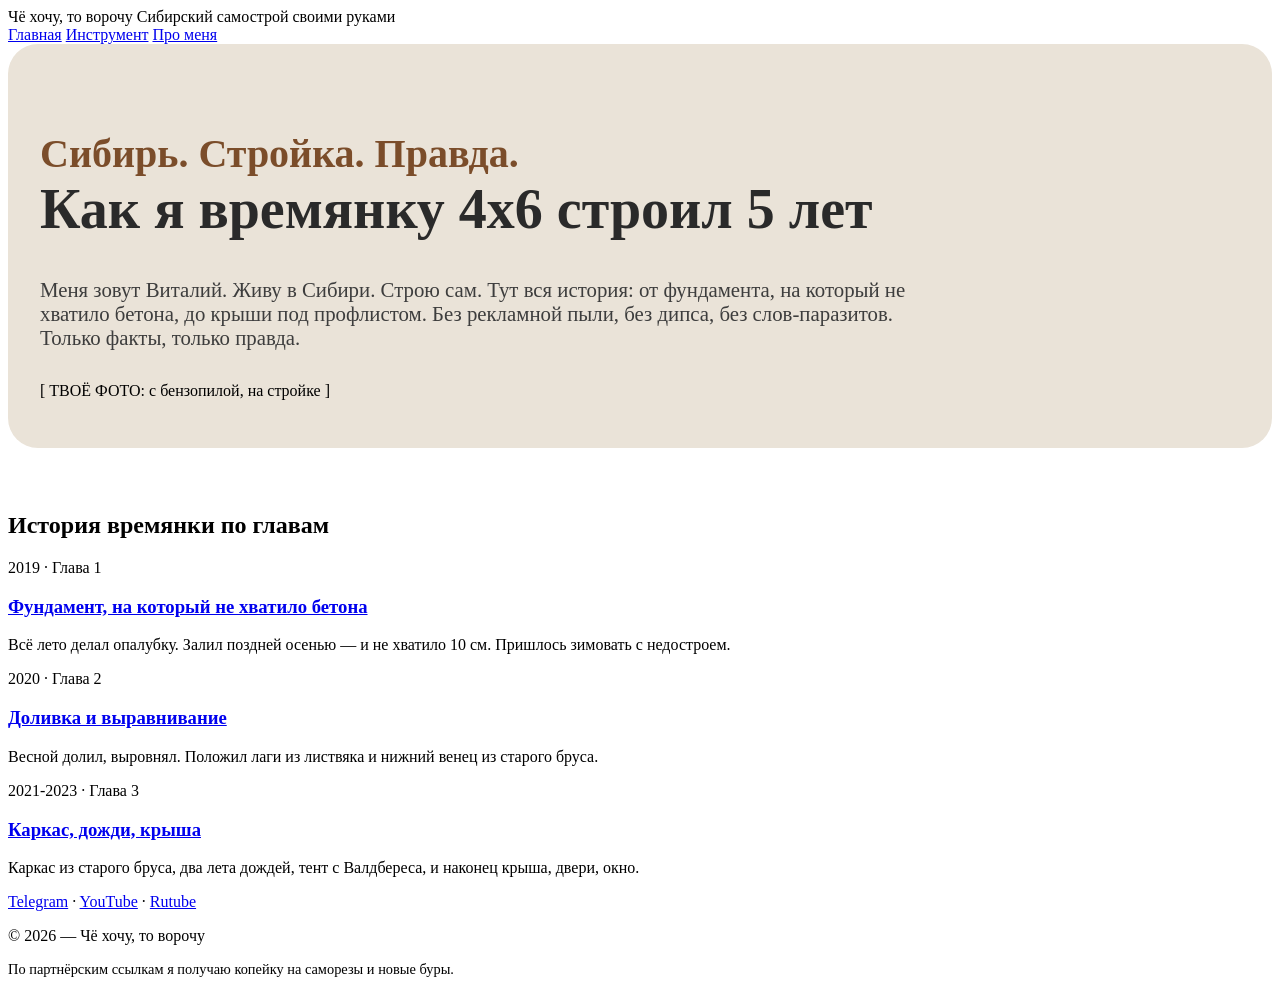
==== index.html @ 9657296f "Create index.html" ====
<!DOCTYPE html>
<html lang="ru">
<head>
    <meta charset="UTF-8">
    <meta name="viewport" content="width=device-width, initial-scale=1.0">
    <title>Чё хочу, то ворочу — Сибирский самострой</title>
    <link rel="stylesheet" href="style.css">
</head>
<body>
    <div class="container">
        <header>
            <div class="header-content">
                <div class="logo">
                    Чё хочу, то ворочу
                    <span>Сибирский самострой своими руками</span>
                </div>
                <nav>
                    <a href="index.html">Главная</a>
                    <a href="instrument.html">Инструмент</a>
                    <a href="about.html">Про меня</a>
                </nav>
            </div>
        </header>

        <!-- ГЕРОЙ -->
        <div style="background-color: #eae3d8; padding: 3rem 2rem; border-radius: 30px; margin-bottom: 4rem;">
            <h1 style="font-size: 3.5rem; color: #2a2a2a; border-bottom: none;">
                <span style="color: #7b4d2a; display: block; font-size: 2.5rem;">Сибирь. Стройка. Правда.</span>
                Как я времянку 4х6 строил 5 лет
            </h1>
            <p style="font-size: 1.3rem; color: #3d3d3d; max-width: 900px; margin-bottom: 2rem;">
                Меня зовут Виталий. Живу в Сибири. Строю сам. Тут вся история: от фундамента, на который не хватило бетона, до крыши под профлистом. Без рекламной пыли, без дипса, без слов-паразитов. Только факты, только правда.
            </p>
            <div class="photo-placeholder">
                [ ТВОЁ ФОТО: с бензопилой, на стройке ]
            </div>
        </div>

        <h2>История времянки по главам</h2>
        <div class="chapter-list">
            <div class="chapter-card">
                <div class="chapter-meta">2019 · Глава 1</div>
                <h3><a href="history-1.html">Фундамент, на который не хватило бетона</a></h3>
                <p>Всё лето делал опалубку. Залил поздней осенью — и не хватило 10 см. Пришлось зимовать с недостроем.</p>
            </div>
            <div class="chapter-card">
                <div class="chapter-meta">2020 · Глава 2</div>
                <h3><a href="history-1.html#dolivka">Доливка и выравнивание</a></h3>
                <p>Весной долил, выровнял. Положил лаги из листвяка и нижний венец из старого бруса.</p>
            </div>
            <div class="chapter-card">
                <div class="chapter-meta">2021-2023 · Глава 3</div>
                <h3><a href="history-2.html">Каркас, дожди, крыша</a></h3>
                <p>Каркас из старого бруса, два лета дождей, тент с Валдбереса, и наконец крыша, двери, окно.</p>
            </div>
        </div>

        <footer>
            <div class="social-links">
                <a href="#">Telegram</a> · 
                <a href="#">YouTube</a> · 
                <a href="#">Rutube</a>
            </div>
            <p>© 2026 — Чё хочу, то ворочу</p>
            <p style="font-size: 0.9rem;">По партнёрским ссылкам я получаю копейку на саморезы и новые буры.</p>
        </footer>
    </div>
</body>
</html>
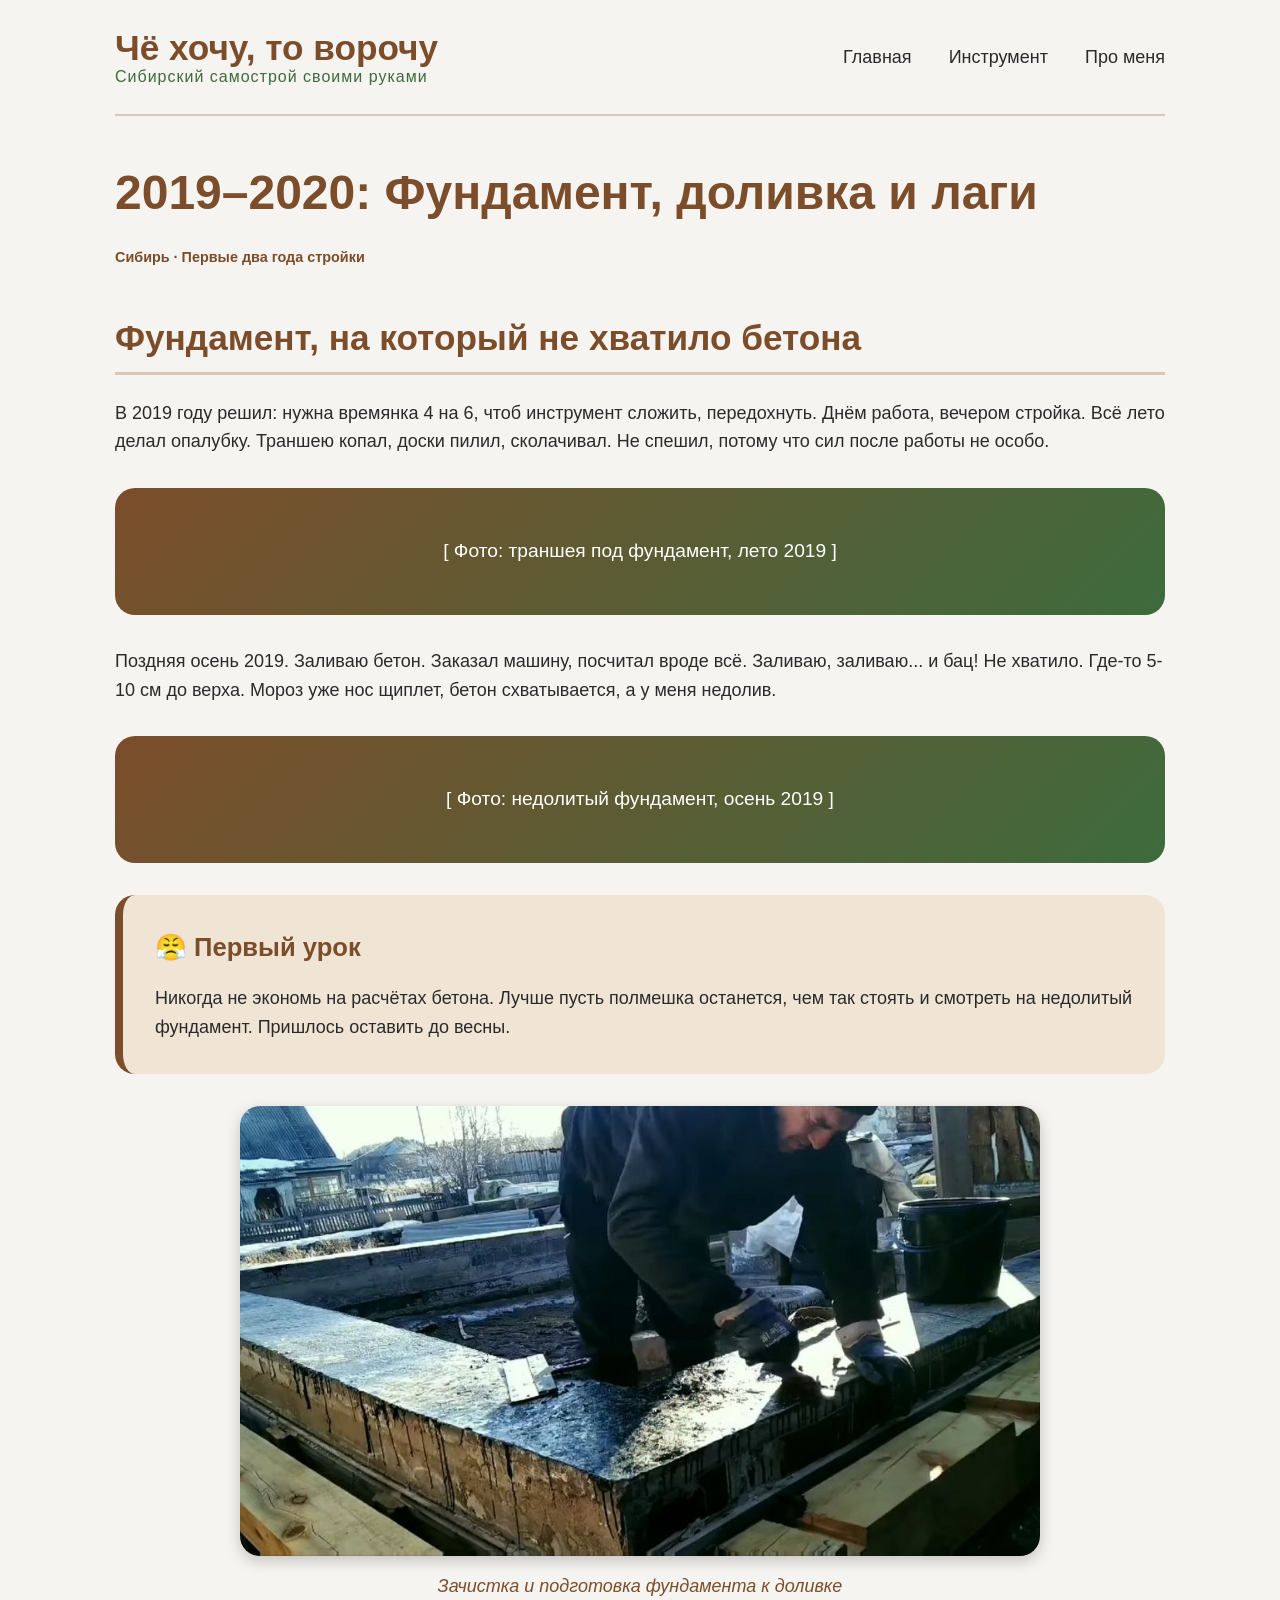
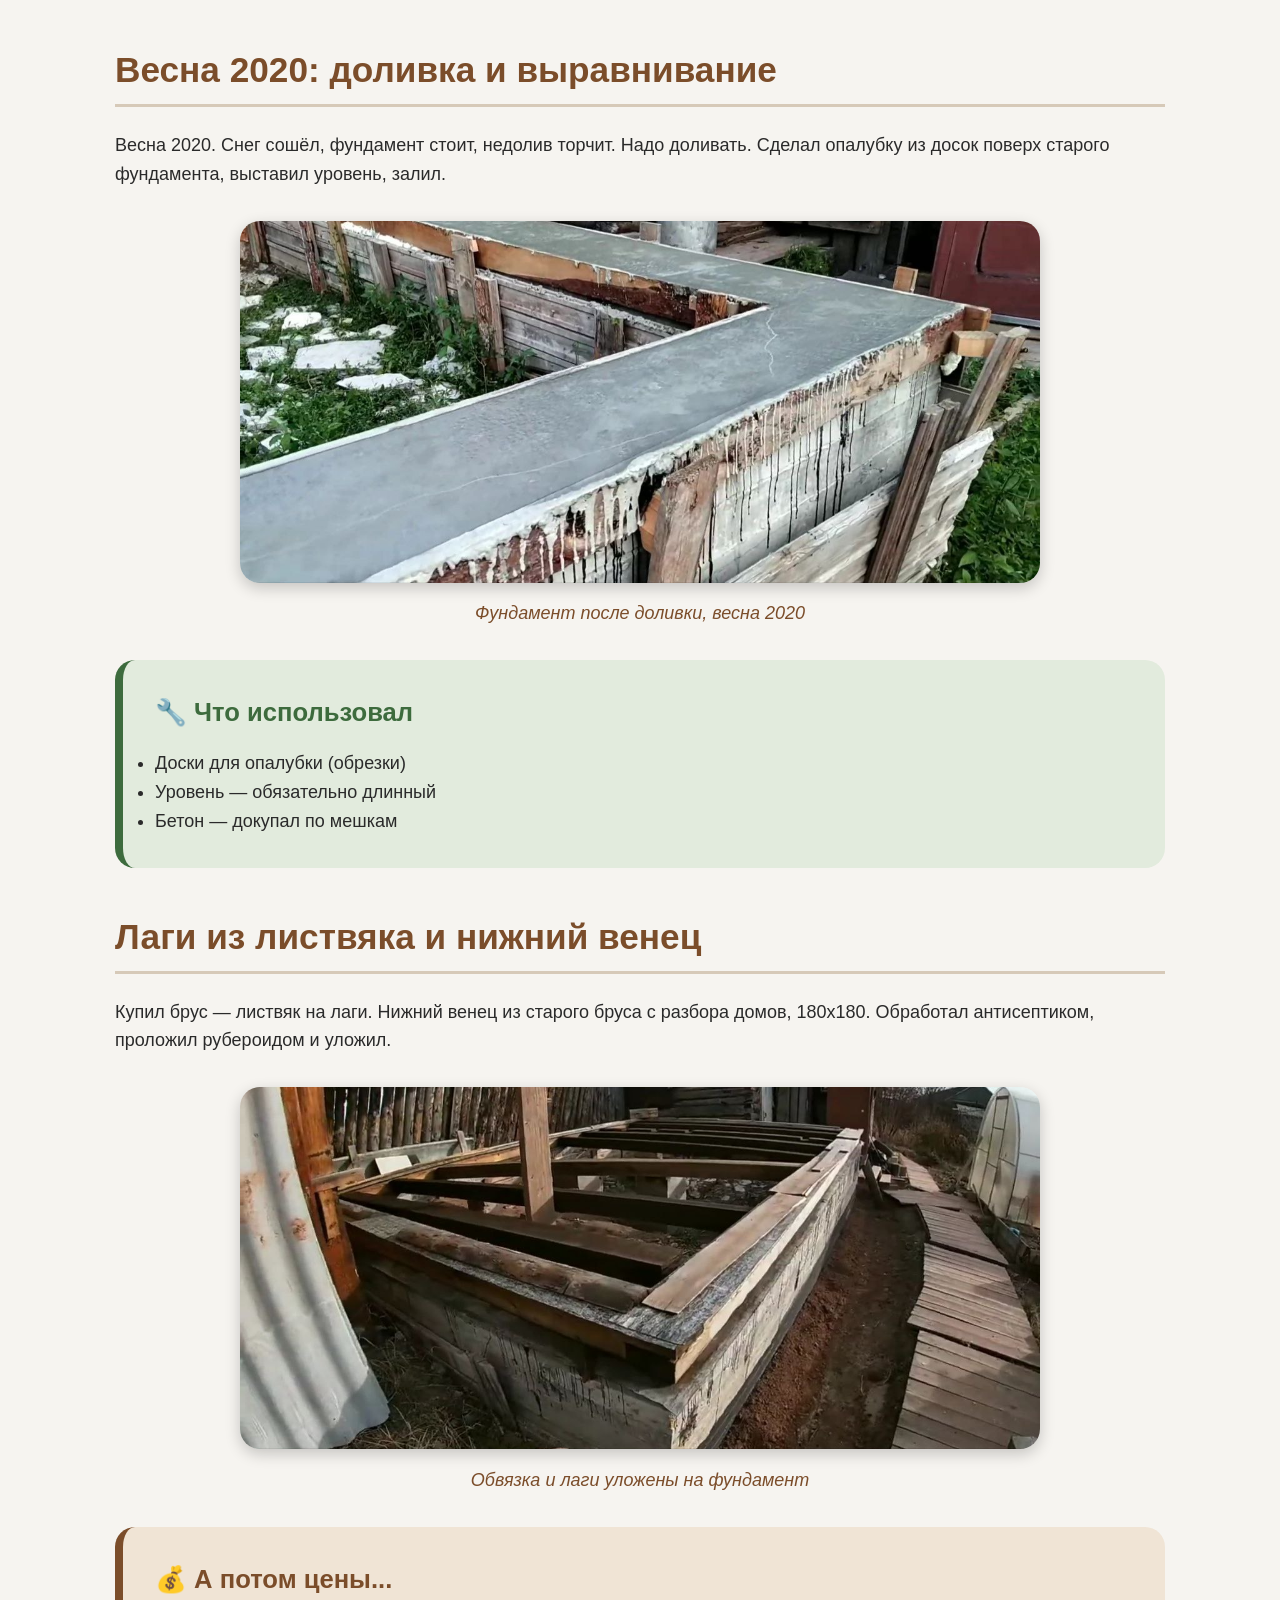
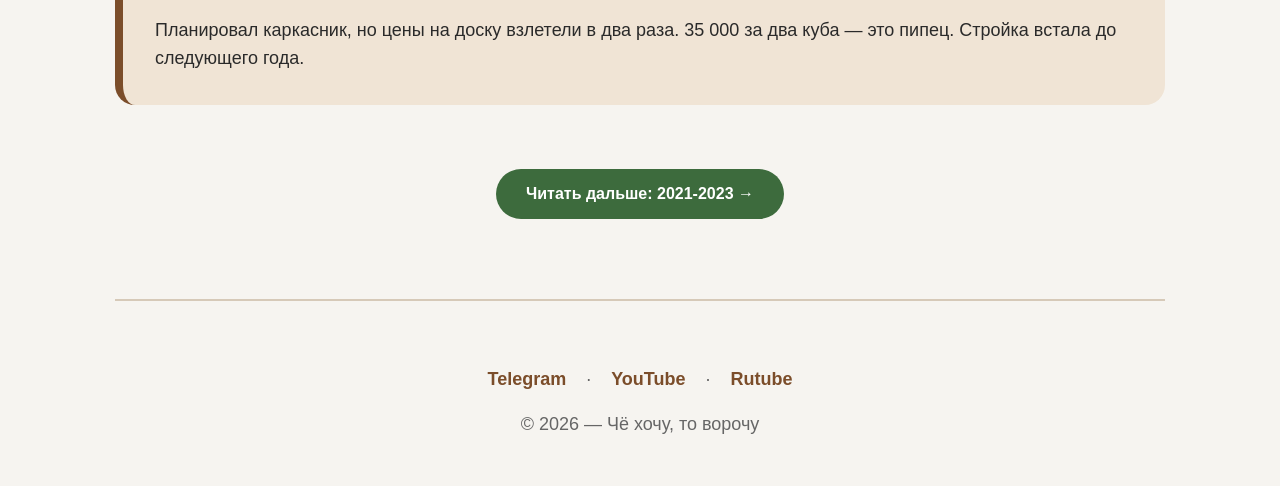
==== commit 51dc63fb: "Update index.html" ====
--- a/index.html
+++ b/index.html
@@ -1,69 +1,103 @@
 <!DOCTYPE html>
 <html lang="ru">
 <head>
-    <meta charset="UTF-8">
-    <meta name="viewport" content="width=device-width, initial-scale=1.0">
-    <title>Чё хочу, то ворочу — Сибирский самострой</title>
-    <link rel="stylesheet" href="style.css">
+<meta charset="UTF-8">
+<meta name="viewport" content="width=device-width, initial-scale=1.0">
+<title>Фундамент и доливка — Чё хочу, то ворочу</title>
+<link rel="stylesheet" href="style.css">
 </head>
 <body>
-    <div class="container">
-        <header>
-            <div class="header-content">
-                <div class="logo">
-                    Чё хочу, то ворочу
-                    <span>Сибирский самострой своими руками</span>
-                </div>
-                <nav>
-                    <a href="index.html">Главная</a>
-                    <a href="instrument.html">Инструмент</a>
-                    <a href="about.html">Про меня</a>
-                </nav>
-            </div>
-        </header>
+<div class="container">
+<header>
+<div class="header-content">
+<div class="logo">
+Чё хочу, то ворочу
+<span>Сибирский самострой своими руками</span>
+</div>
+<nav>
+<a href="index.html">Главная</a>
+<a href="instrument.html">Инструмент</a>
+<a href="about.html">Про меня</a>
+</nav>
+</div>
+</header>
 
-        <!-- ГЕРОЙ -->
-        <div style="background-color: #eae3d8; padding: 3rem 2rem; border-radius: 30px; margin-bottom: 4rem;">
-            <h1 style="font-size: 3.5rem; color: #2a2a2a; border-bottom: none;">
-                <span style="color: #7b4d2a; display: block; font-size: 2.5rem;">Сибирь. Стройка. Правда.</span>
-                Как я времянку 4х6 строил 5 лет
-            </h1>
-            <p style="font-size: 1.3rem; color: #3d3d3d; max-width: 900px; margin-bottom: 2rem;">
-                Меня зовут Виталий. Живу в Сибири. Строю сам. Тут вся история: от фундамента, на который не хватило бетона, до крыши под профлистом. Без рекламной пыли, без дипса, без слов-паразитов. Только факты, только правда.
-            </p>
-            <div class="photo-placeholder">
-                [ ТВОЁ ФОТО: с бензопилой, на стройке ]
-            </div>
-        </div>
+<h1>2019–2020: Фундамент, доливка и лаги</h1>
+<div class="chapter-meta" style="margin-bottom: 2rem;">Сибирь · Первые два года стройки</div>
 
-        <h2>История времянки по главам</h2>
-        <div class="chapter-list">
-            <div class="chapter-card">
-                <div class="chapter-meta">2019 · Глава 1</div>
-                <h3><a href="history-1.html">Фундамент, на который не хватило бетона</a></h3>
-                <p>Всё лето делал опалубку. Залил поздней осенью — и не хватило 10 см. Пришлось зимовать с недостроем.</p>
-            </div>
-            <div class="chapter-card">
-                <div class="chapter-meta">2020 · Глава 2</div>
-                <h3><a href="history-1.html#dolivka">Доливка и выравнивание</a></h3>
-                <p>Весной долил, выровнял. Положил лаги из листвяка и нижний венец из старого бруса.</p>
-            </div>
-            <div class="chapter-card">
-                <div class="chapter-meta">2021-2023 · Глава 3</div>
-                <h3><a href="history-2.html">Каркас, дожди, крыша</a></h3>
-                <p>Каркас из старого бруса, два лета дождей, тент с Валдбереса, и наконец крыша, двери, окно.</p>
-            </div>
-        </div>
+<!-- Глава 1.1: Фундамент -->
+<h2>Фундамент, на который не хватило бетона</h2>
+<p>В 2019 году решил: нужна времянка 4 на 6, чтоб инструмент сложить, передохнуть. Днём работа, вечером стройка. Всё лето делал опалубку. Траншею копал, доски пилил, сколачивал. Не спешил, потому что сил после работы не особо.</p>
 
-        <footer>
-            <div class="social-links">
-                <a href="#">Telegram</a> · 
-                <a href="#">YouTube</a> · 
-                <a href="#">Rutube</a>
-            </div>
-            <p>© 2026 — Чё хочу, то ворочу</p>
-            <p style="font-size: 0.9rem;">По партнёрским ссылкам я получаю копейку на саморезы и новые буры.</p>
-        </footer>
-    </div>
+<div class="photo-placeholder">
+[ Фото: траншея под фундамент, лето 2019 ]
+</div>
+
+<p>Поздняя осень 2019. Заливаю бетон. Заказал машину, посчитал вроде всё. Заливаю, заливаю... и бац! Не хватило. Где-то 5-10 см до верха. Мороз уже нос щиплет, бетон схватывается, а у меня недолив.</p>
+
+<div class="photo-placeholder">
+[ Фото: недолитый фундамент, осень 2019 ]
+</div>
+
+<div class="brown-block">
+<h3 style="color: #7b4d2a;">😤 Первый урок</h3>
+<p>Никогда не экономь на расчётах бетона. Лучше пусть полмешка останется, чем так стоять и смотреть на недолитый фундамент. Пришлось оставить до весны.</p>
+</div>
+
+<div style="margin: 2rem 0; text-align: center;">
+<img src="2026-03-16_23-17-50.png"
+alt="Зачистка и подготовка фундамента к доливке"
+style="width: 100%; max-width: 800px; border-radius: 20px; box-shadow: 0 5px 15px rgba(0,0,0,0.2);">
+<p style="color: #7b4d2a; font-style: italic; margin-top: 0.5rem;">Зачистка и подготовка фундамента к доливке</p>
+</div>
+
+<!-- Глава 1.2: Доливка -->
+<h2 id="dolivka">Весна 2020: доливка и выравнивание</h2>
+<p>Весна 2020. Снег сошёл, фундамент стоит, недолив торчит. Надо доливать. Сделал опалубку из досок поверх старого фундамента, выставил уровень, залил.</p>
+
+<div style="margin: 2rem 0; text-align: center;">
+<img src="photo_2026-03-17_00-11-38.jpg"
+alt="Фундамент после доливки"
+style="width: 100%; max-width: 800px; border-radius: 20px; box-shadow: 0 5px 15px rgba(0,0,0,0.2);">
+<p style="color: #7b4d2a; font-style: italic; margin-top: 0.5rem;">Фундамент после доливки, весна 2020</p>
+</div>
+
+<div class="green-block">
+<h3 style="color: #3d6b3d;">🔧 Что использовал</h3>
+<ul>
+<li>Доски для опалубки (обрезки)</li>
+<li>Уровень — обязательно длинный</li>
+<li>Бетон — докупал по мешкам</li>
+</ul>
+</div>
+
+<!-- Глава 1.3: Лаги -->
+<h2>Лаги из листвяка и нижний венец</h2>
+<p>Купил брус — листвяк на лаги. Нижний венец из старого бруса с разбора домов, 180х180. Обработал антисептиком, проложил рубероидом и уложил.</p>
+
+<div style="margin: 2rem 0; text-align: center;">
+<img src="photo_2026-03-17_00-11-41.jpg"
+alt="Обвязка и лаги на фундаменте"
+style="width: 100%; max-width: 800px; border-radius: 20px; box-shadow: 0 5px 15px rgba(0,0,0,0.2);">
+<p style="color: #7b4d2a; font-style: italic; margin-top: 0.5rem;">Обвязка и лаги уложены на фундамент</p>
+</div>
+
+<div class="brown-block">
+<h3 style="color: #7b4d2a;">💰 А потом цены...</h3>
+<p>Планировал каркасник, но цены на доску взлетели в два раза. 35 000 за два куба — это пипец. Стройка встала до следующего года.</p>
+</div>
+
+<div style="text-align: center; margin: 4rem 0;">
+<a href="history-2.html" class="btn">Читать дальше: 2021-2023 →</a>
+</div>
+
+<footer>
+<div class="social-links">
+<a href="#">Telegram</a> ·
+<a href="#">YouTube</a> ·
+<a href="#">Rutube</a>
+</div>
+<p>© 2026 — Чё хочу, то ворочу</p>
+</footer>
+</div>
 </body>
-</html>
--- a/style.css
+++ b/style.css
@@ -0,0 +1,227 @@
+/* ========== ОБЩИЕ СТИЛИ ========== */
+* {
+    margin: 0;
+    padding: 0;
+    box-sizing: border-box;
+}
+
+body {
+    font-family: 'Segoe UI', Roboto, 'Helvetica Neue', Arial, sans-serif;
+    background-color: #f6f4f0;
+    color: #2a2a2a;
+    line-height: 1.6;
+    font-size: 18px;
+}
+
+.container {
+    max-width: 1100px;
+    margin: 0 auto;
+    padding: 0 25px;
+}
+
+/* ========== ЦВЕТА ========== */
+h1, h2 {
+    color: #7b4d2a;
+    font-weight: 700;
+    line-height: 1.2;
+    margin-bottom: 1.5rem;
+}
+
+h1 { font-size: 3rem; }
+h2 { font-size: 2.2rem; border-bottom: 3px solid #d6c9b8; padding-bottom: 0.8rem; margin-top: 3rem; }
+h3 { 
+    font-size: 1.6rem; 
+    color: #3d6b3d; 
+    margin-bottom: 1rem;
+}
+
+a {
+    color: #3d6b3d;
+    text-decoration: none;
+    font-weight: 600;
+}
+
+a:hover {
+    text-decoration: underline;
+}
+
+.btn {
+    display: inline-block;
+    background-color: #3d6b3d;
+    color: white !important;
+    padding: 12px 30px;
+    border-radius: 40px;
+    font-weight: 600;
+    font-size: 1rem;
+    border: none;
+    cursor: pointer;
+    transition: background 0.2s;
+}
+
+.btn:hover {
+    background-color: #2b4a2b;
+    text-decoration: none;
+}
+
+/* ========== ШАПКА ========== */
+header {
+    border-bottom: 2px solid #d6c9b8;
+    padding: 1.8rem 0;
+    margin-bottom: 3rem;
+}
+
+.header-content {
+    display: flex;
+    justify-content: space-between;
+    align-items: center;
+    flex-wrap: wrap;
+}
+
+.logo {
+    font-size: 2.2rem;
+    font-weight: 800;
+    color: #7b4d2a;
+    line-height: 1.1;
+}
+
+.logo span {
+    color: #3d6b3d;
+    font-size: 1rem;
+    font-weight: 400;
+    display: block;
+    letter-spacing: 1px;
+}
+
+nav a {
+    margin-left: 2rem;
+    color: #2a2a2a;
+    font-weight: 500;
+}
+
+nav a:hover {
+    color: #3d6b3d;
+}
+
+/* ========== КАРТОЧКИ ========== */
+.chapter-list {
+    display: flex;
+    flex-direction: column;
+    gap: 1.5rem;
+    margin: 3rem 0;
+}
+
+.chapter-card {
+    background: white;
+    border: 1px solid #d6c9b8;
+    border-radius: 20px;
+    padding: 1.5rem 2rem;
+    transition: 0.2s;
+}
+
+.chapter-card:hover {
+    box-shadow: 0 5px 15px rgba(0,0,0,0.1);
+}
+
+.chapter-meta {
+    color: #7b4d2a;
+    font-weight: 600;
+    font-size: 0.9rem;
+    margin-bottom: 0.5rem;
+}
+
+.chapter-card h3 {
+    margin-bottom: 0.5rem;
+}
+
+.chapter-card h3 a {
+    color: #2a2a2a;
+}
+
+.chapter-card h3 a:hover {
+    color: #3d6b3d;
+}
+
+.chapter-card p {
+    color: #555;
+}
+
+/* ========== ФОТО И МЕДИА ========== */
+.photo-placeholder {
+    background: linear-gradient(135deg, #7b4d2a 0%, #3d6b3d 100%);
+    border-radius: 20px;
+    padding: 3rem;
+    margin: 2rem 0;
+    text-align: center;
+    color: white;
+    font-size: 1.2rem;
+}
+
+.photo-caption {
+    font-size: 0.9rem;
+    color: #f0e4d5;
+    margin-top: 0.5rem;
+    font-style: italic;
+}
+
+.photo-grid {
+    display: grid;
+    grid-template-columns: repeat(auto-fit, minmax(300px, 1fr));
+    gap: 1.5rem;
+    margin: 2rem 0;
+}
+
+/* ========== БЛОКИ ========== */
+.green-block {
+    background-color: #e2ebdd;
+    padding: 2rem;
+    border-radius: 20px;
+    margin: 2rem 0;
+    border-left: 8px solid #3d6b3d;
+}
+
+.brown-block {
+    background-color: #f0e4d5;
+    padding: 2rem;
+    border-radius: 20px;
+    margin: 2rem 0;
+    border-left: 8px solid #7b4d2a;
+}
+
+.quote {
+    font-size: 1.5rem;
+    font-style: italic;
+    color: #3d6b3d;
+    text-align: center;
+    padding: 2rem;
+    border-top: 2px dashed #d6c9b8;
+    border-bottom: 2px dashed #d6c9b8;
+    margin: 3rem 0;
+}
+
+/* ========== ПОДВАЛ ========== */
+footer {
+    margin-top: 5rem;
+    padding: 3rem 0;
+    border-top: 2px solid #d6c9b8;
+    text-align: center;
+    color: #666;
+}
+
+.social-links {
+    margin: 1rem 0;
+}
+
+.social-links a {
+    margin: 0 15px;
+    color: #7b4d2a;
+}
+
+/* ========== АДАПТАЦИЯ ========== */
+@media (max-width: 700px) {
+    body { font-size: 16px; }
+    h1 { font-size: 2.2rem; }
+    h2 { font-size: 1.8rem; }
+    .header-content { flex-direction: column; gap: 1rem; text-align: center; }
+    nav a { margin: 0 1rem; }
+    .logo span { font-size: 0.9rem; }
+}
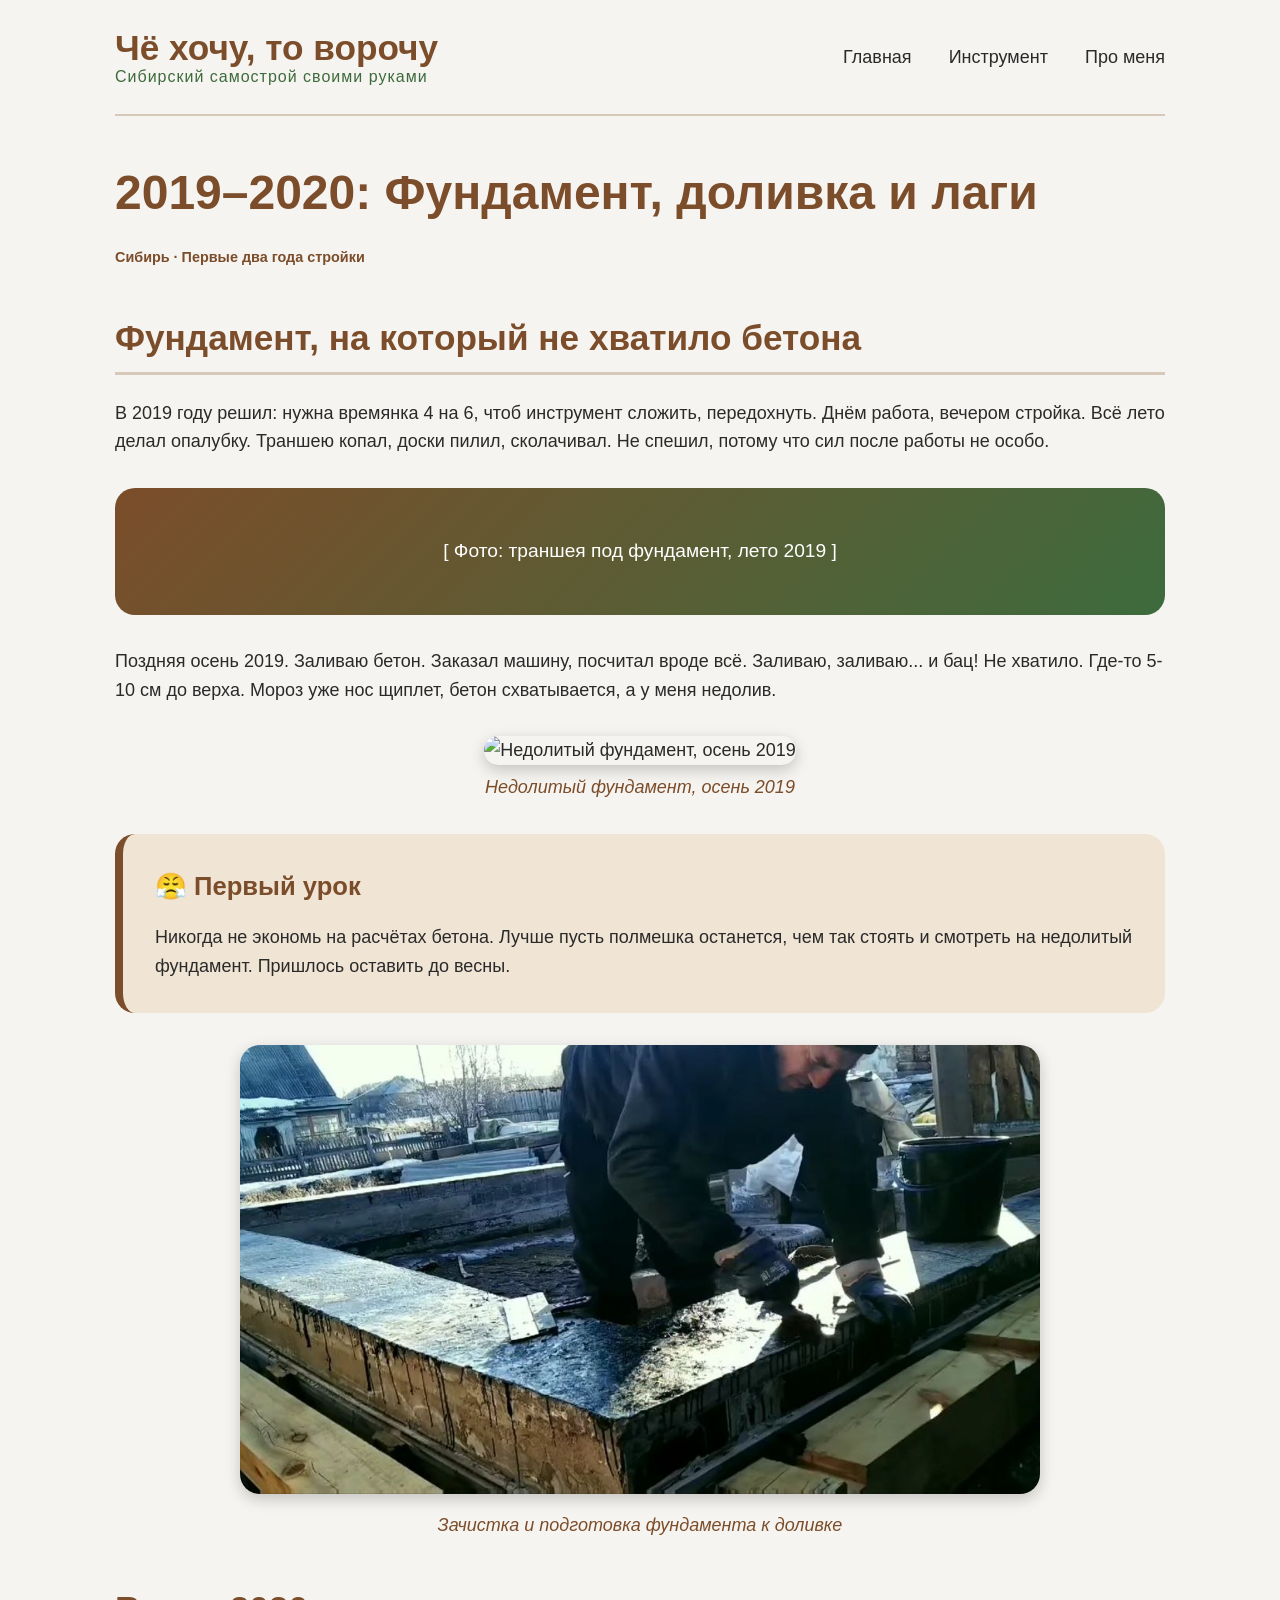
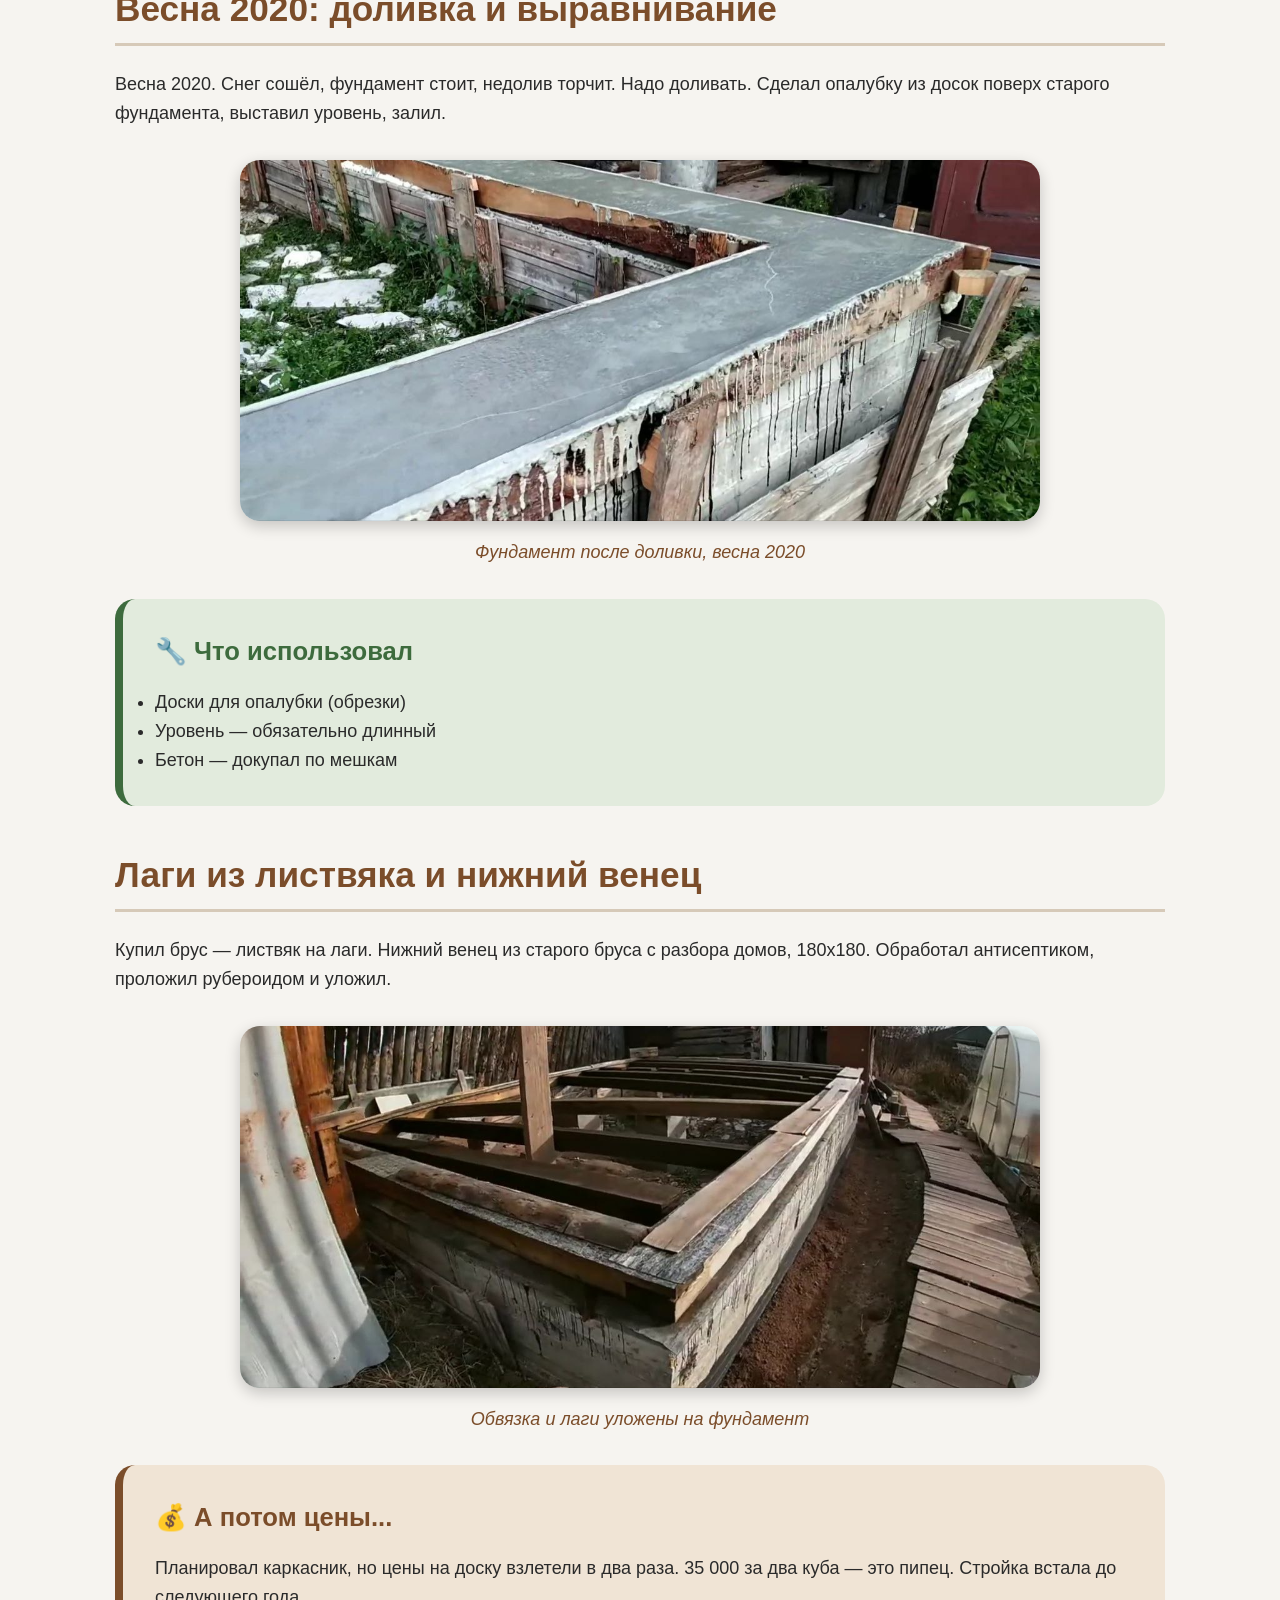
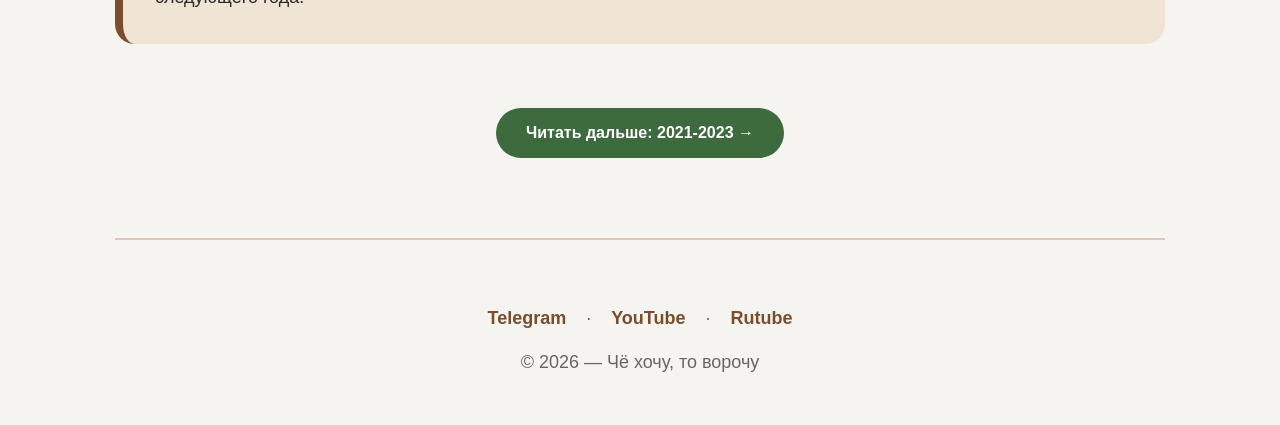
==== commit d9eaf3e6: "Update index.html" ====
--- a/index.html
+++ b/index.html
@@ -35,8 +35,11 @@
 
 <p>Поздняя осень 2019. Заливаю бетон. Заказал машину, посчитал вроде всё. Заливаю, заливаю... и бац! Не хватило. Где-то 5-10 см до верха. Мороз уже нос щиплет, бетон схватывается, а у меня недолив.</p>
 
-<div class="photo-placeholder">
-[ Фото: недолитый фундамент, осень 2019 ]
+<div style="margin: 2rem 0; text-align: center;">
+    <img src="ИМЯ_ФАЙЛА.jpg" 
+         alt="Недолитый фундамент, осень 2019" 
+         style="width: 100%; max-width: 800px; border-radius: 20px; box-shadow: 0 5px 15px rgba(0,0,0,0.2);">
+    <p style="color: #7b4d2a; font-style: italic; margin-top: 0.5rem;">Недолитый фундамент, осень 2019</p>
 </div>
 
 <div class="brown-block">
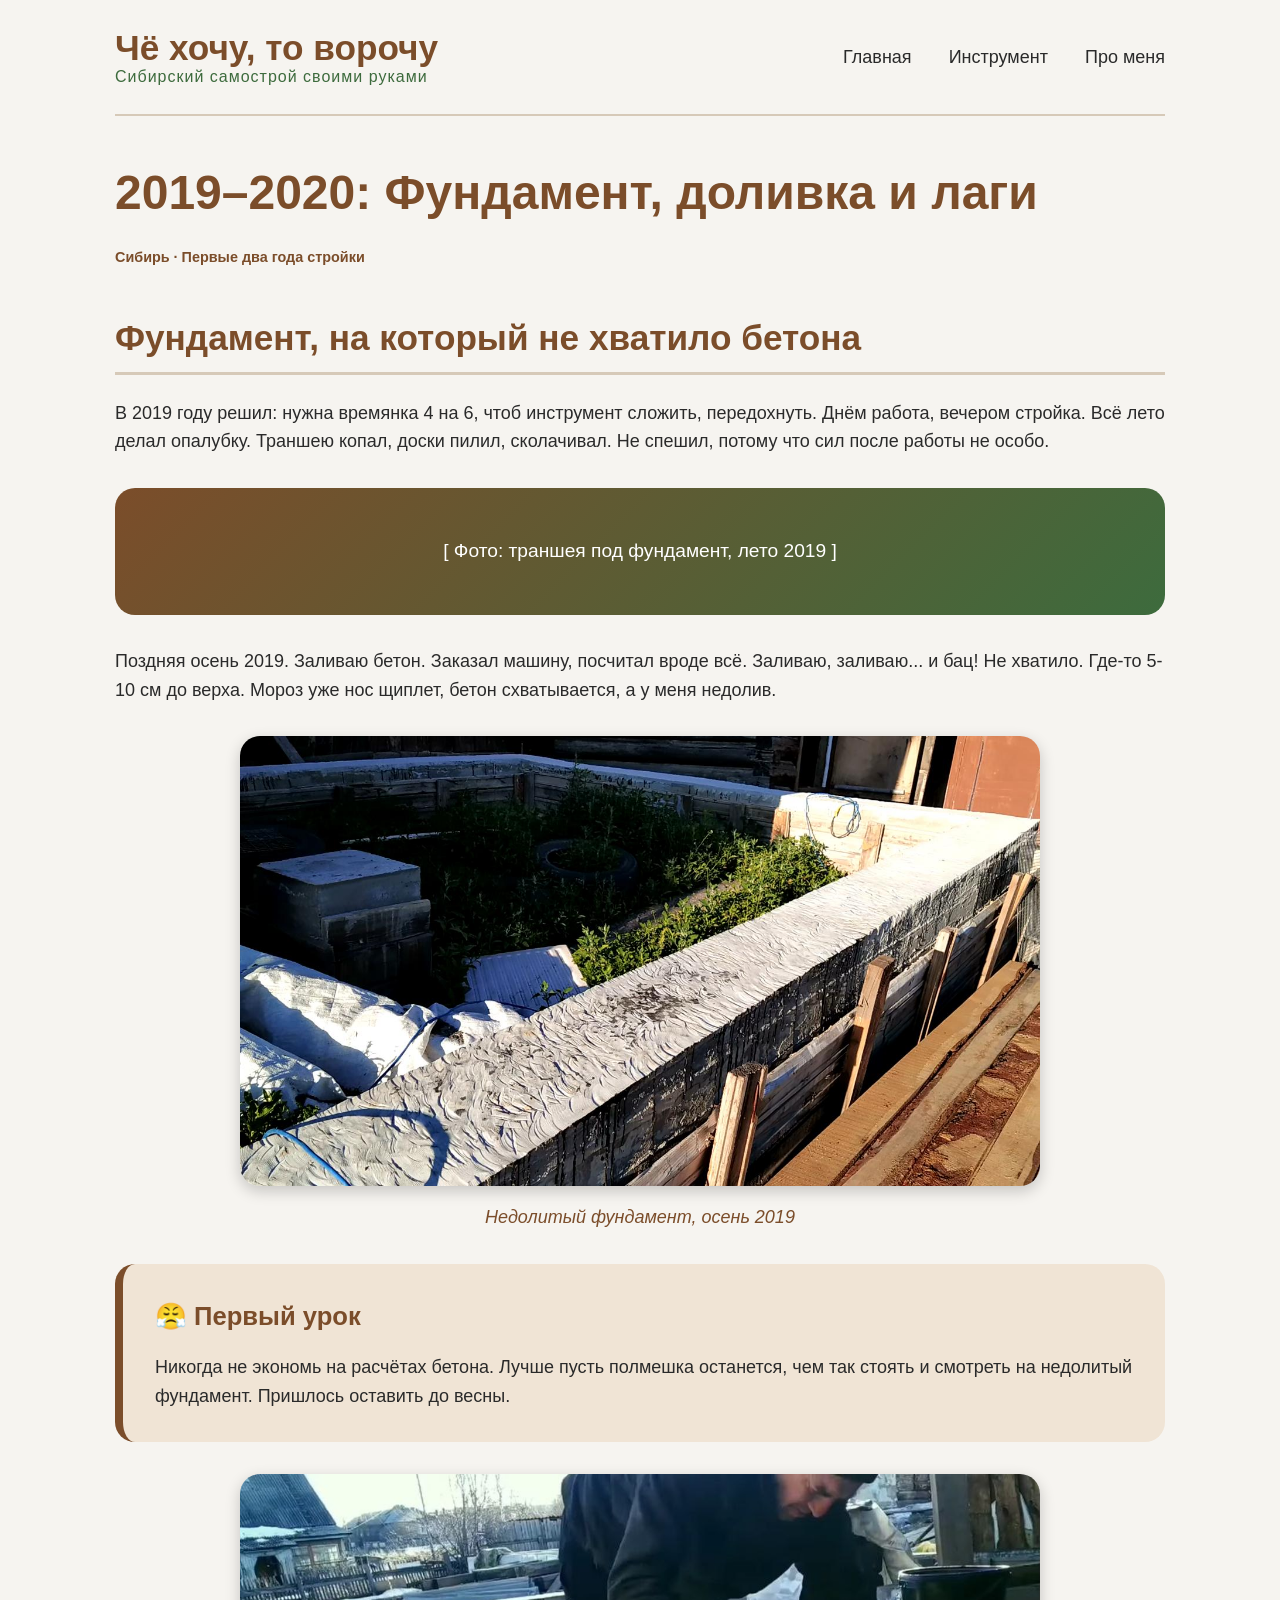
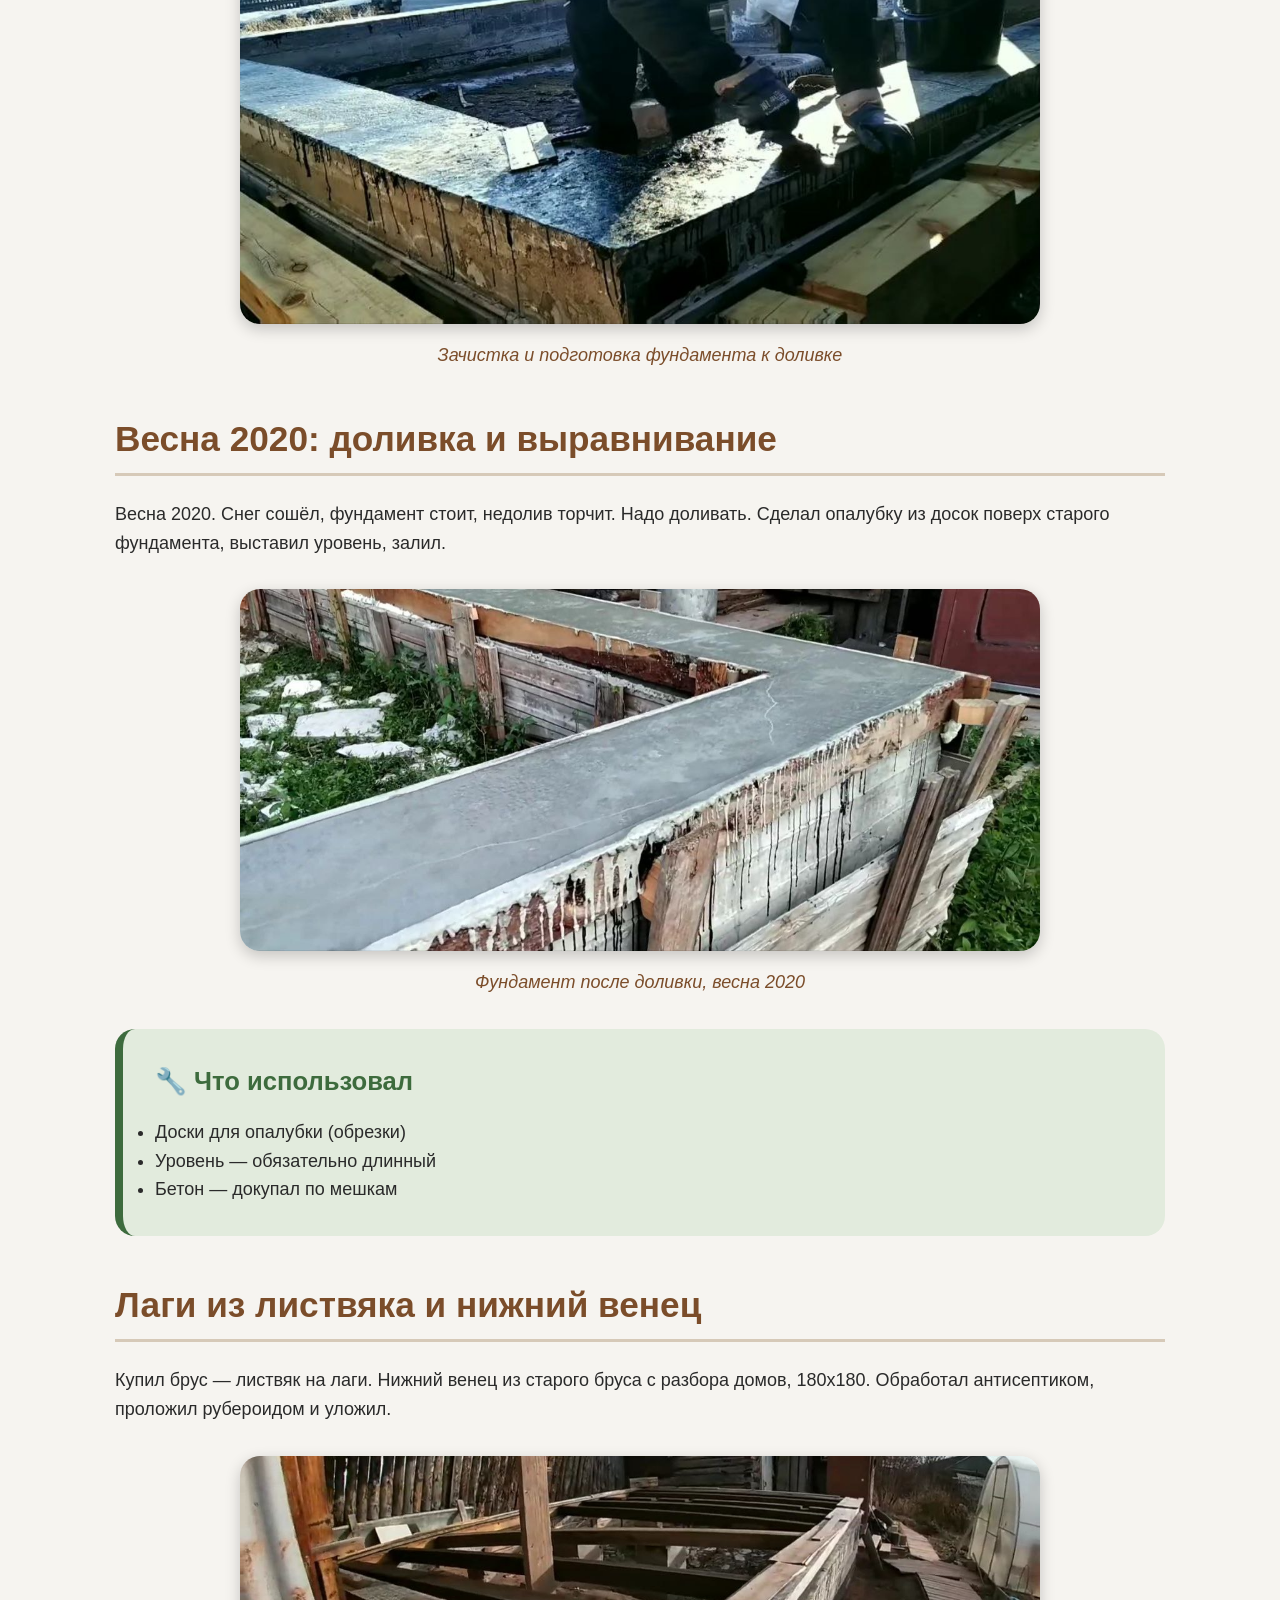
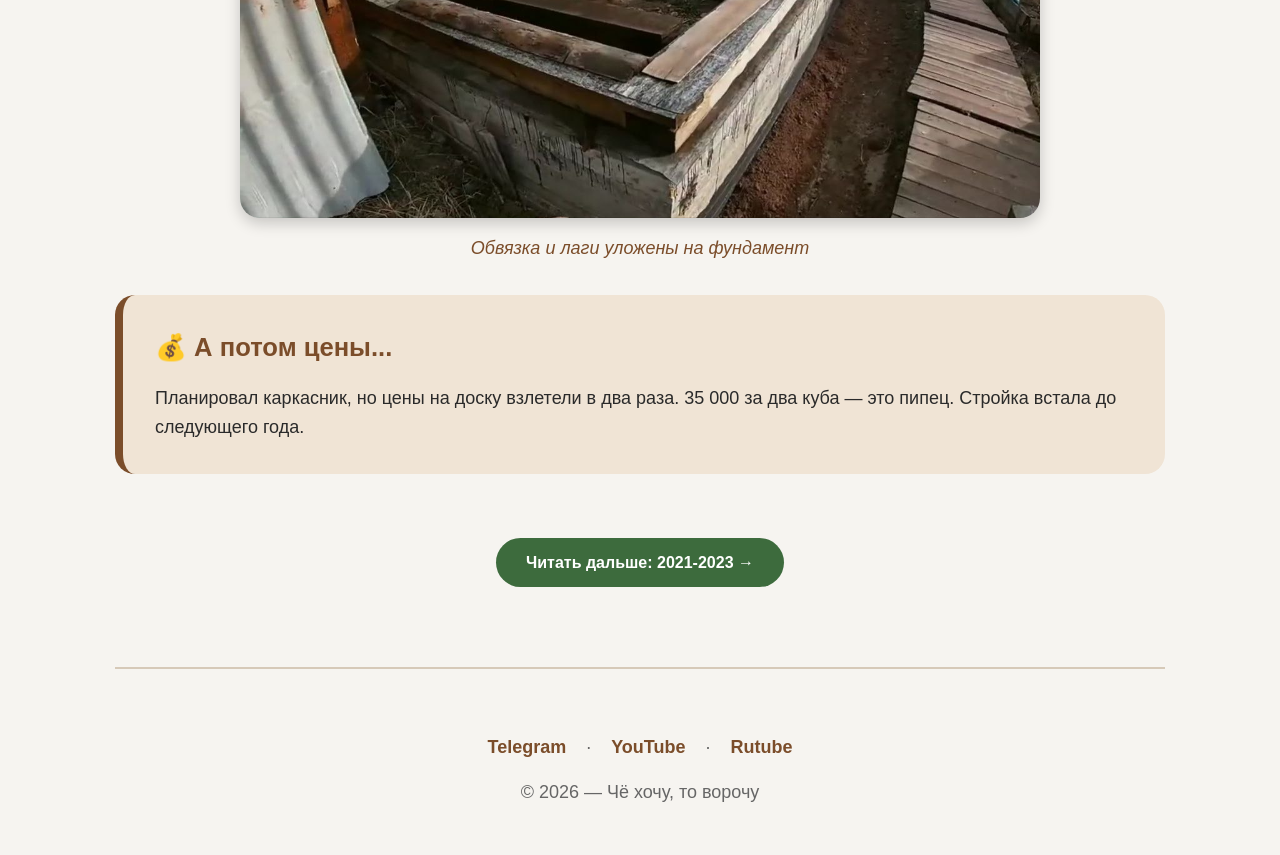
==== commit 9f111d72: "Update index.html" ====
--- a/index.html
+++ b/index.html
@@ -36,7 +36,7 @@
 <p>Поздняя осень 2019. Заливаю бетон. Заказал машину, посчитал вроде всё. Заливаю, заливаю... и бац! Не хватило. Где-то 5-10 см до верха. Мороз уже нос щиплет, бетон схватывается, а у меня недолив.</p>
 
 <div style="margin: 2rem 0; text-align: center;">
-    <img src="ИМЯ_ФАЙЛА.jpg" 
+    <img src=".jpg" 
          alt="Недолитый фундамент, осень 2019" 
          style="width: 100%; max-width: 800px; border-radius: 20px; box-shadow: 0 5px 15px rgba(0,0,0,0.2);">
     <p style="color: #7b4d2a; font-style: italic; margin-top: 0.5rem;">Недолитый фундамент, осень 2019</p>
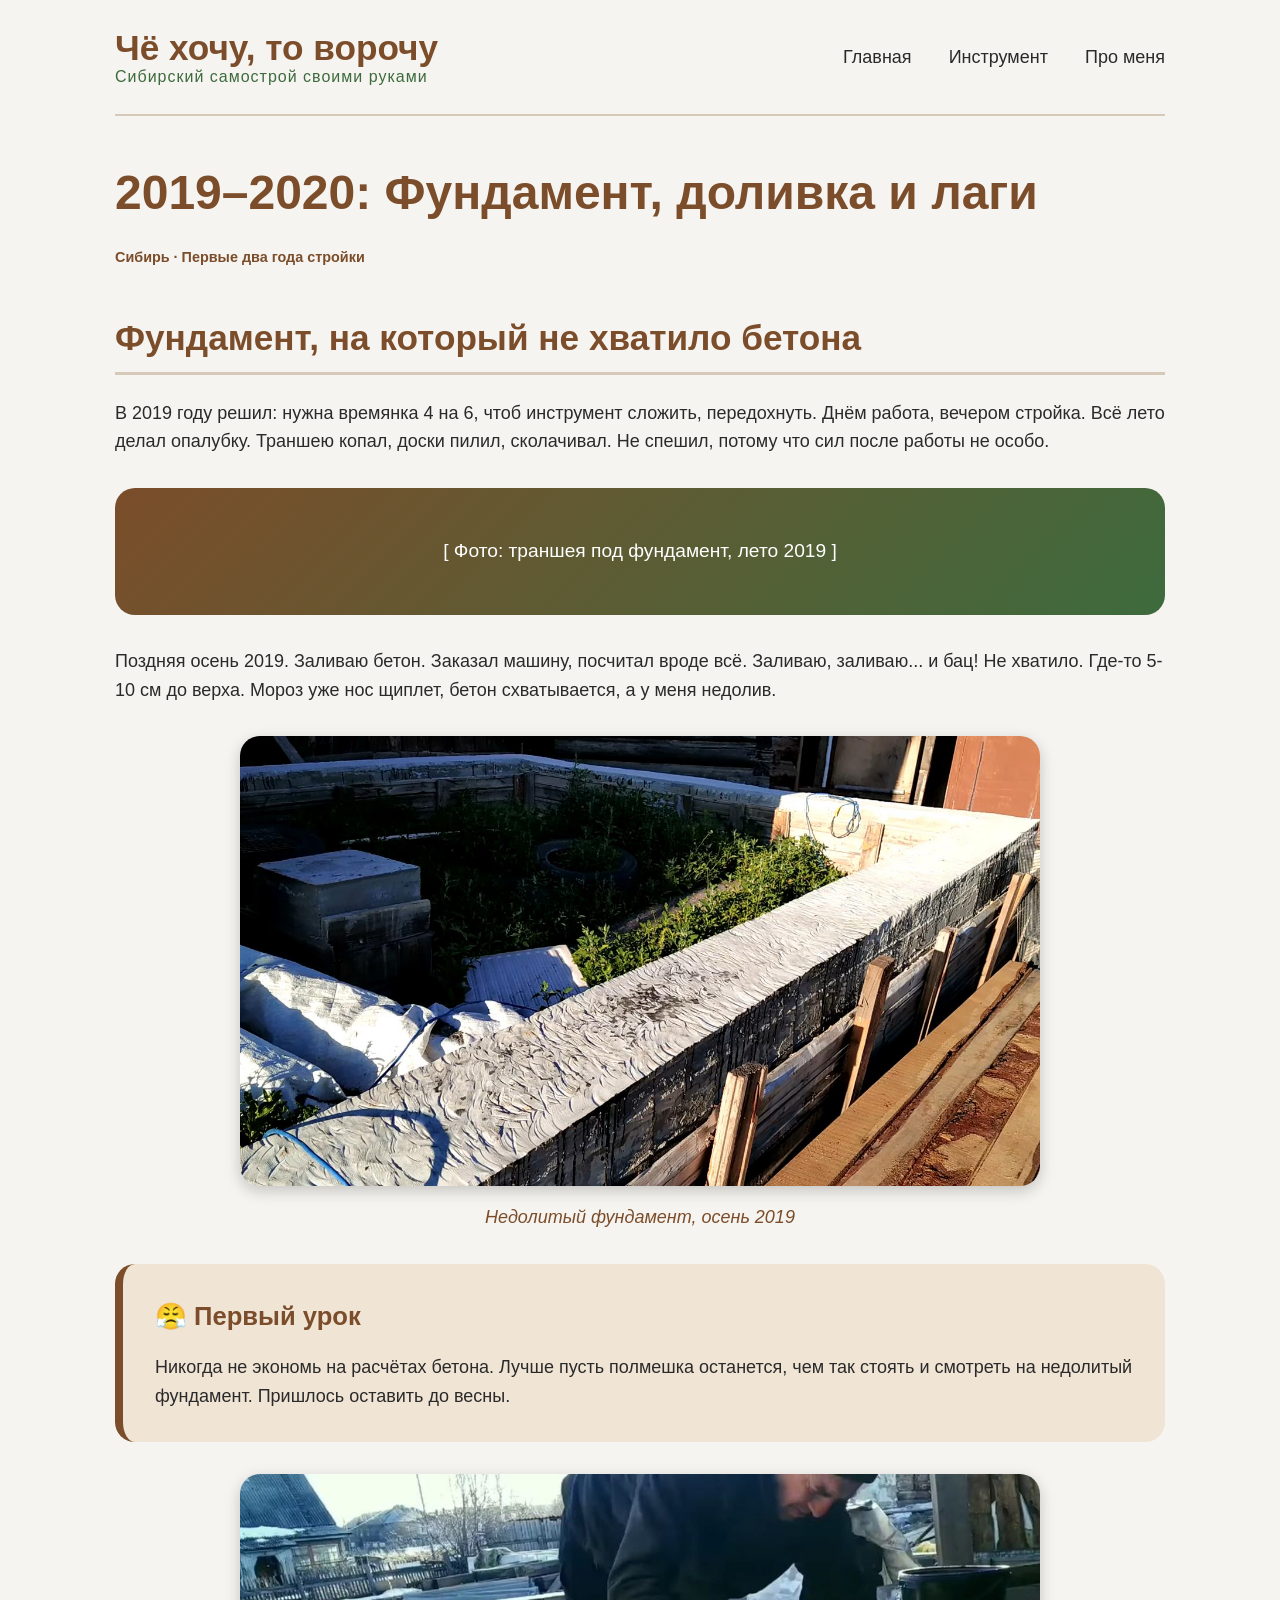
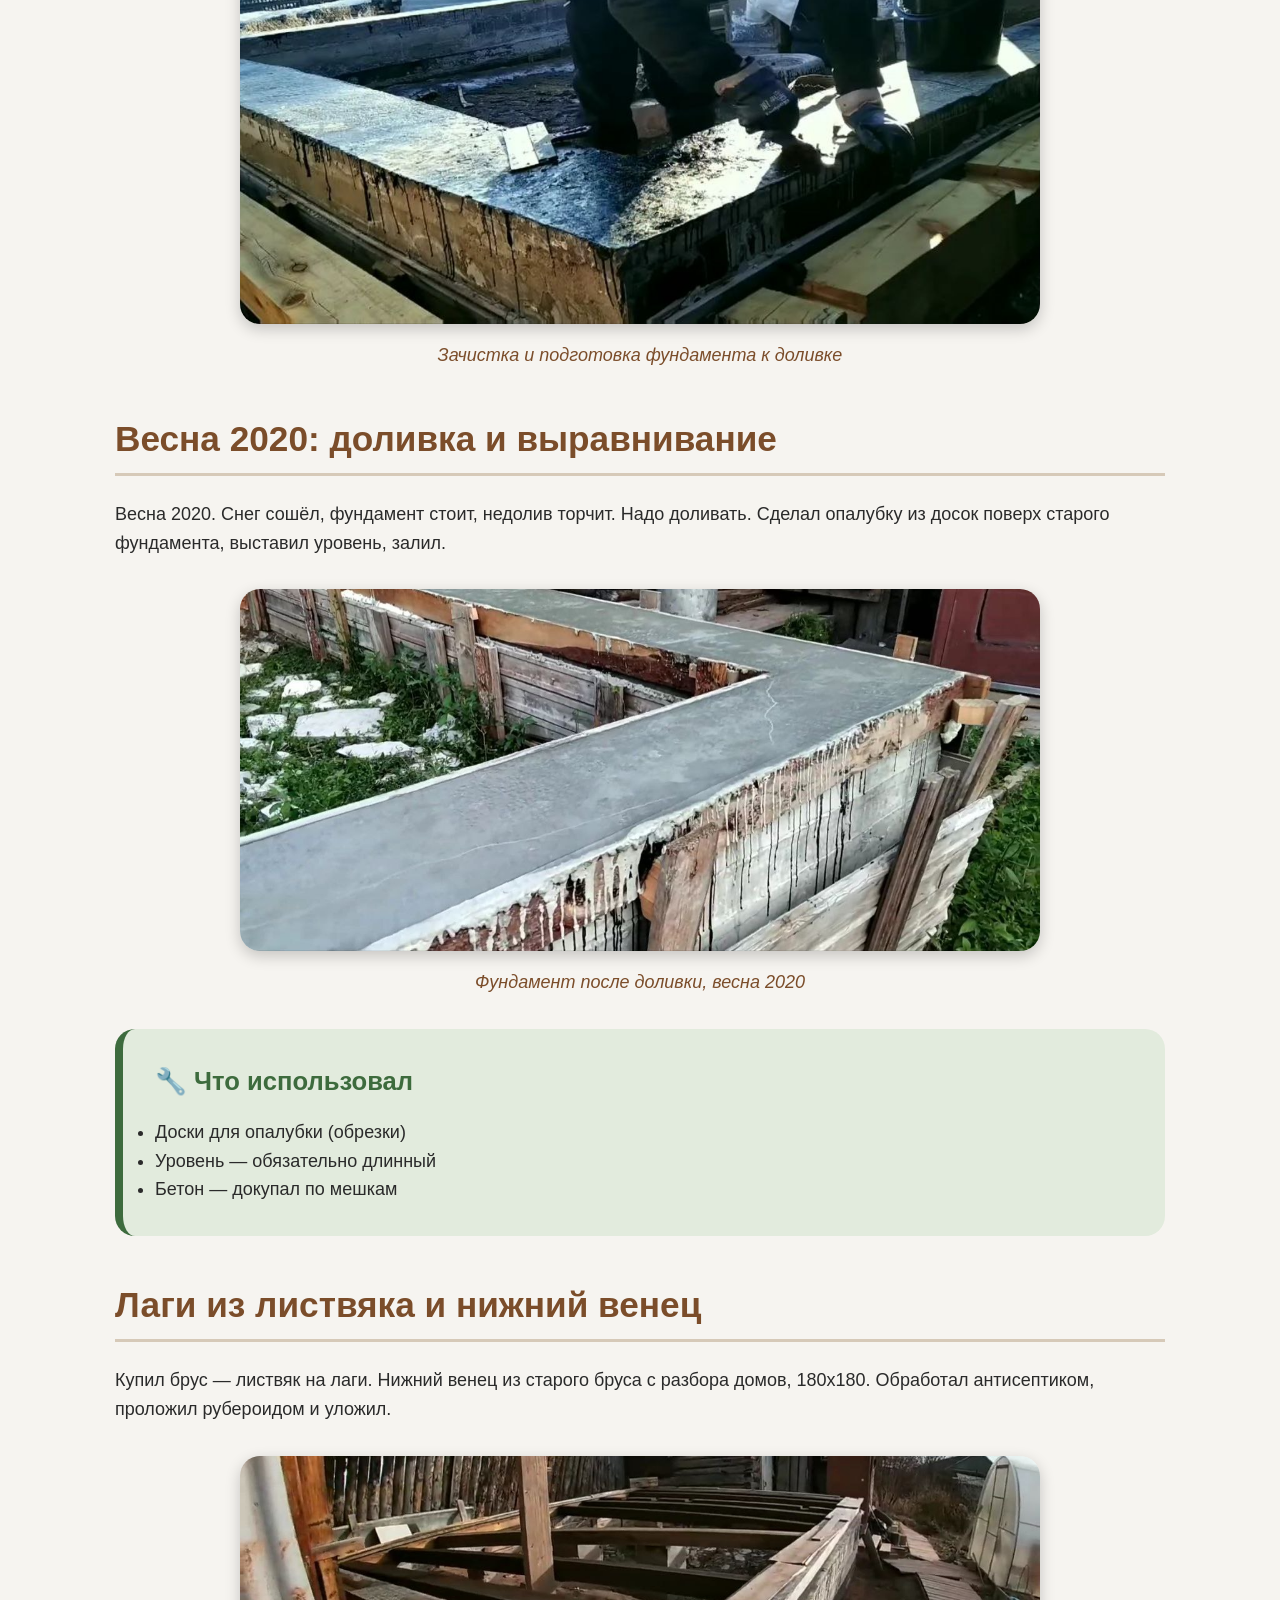
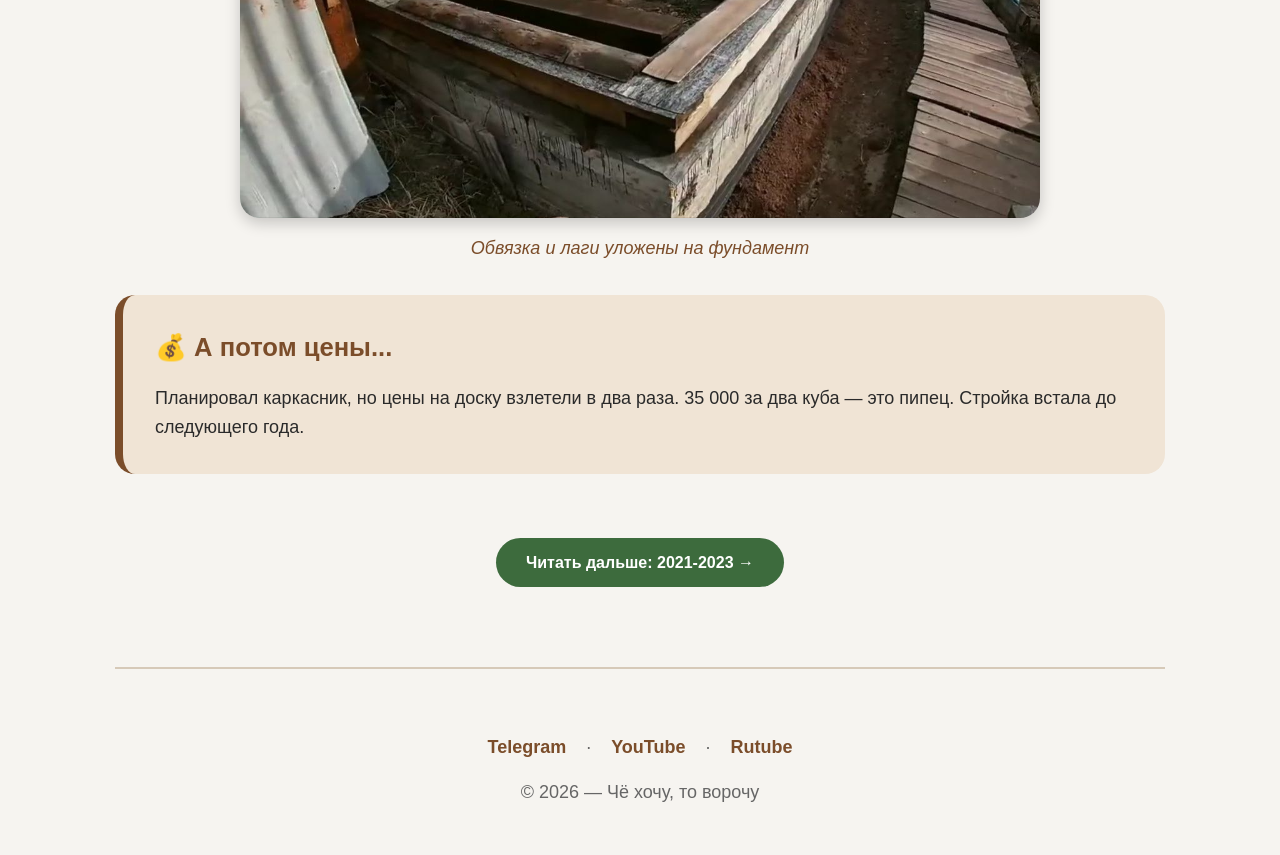
==== commit 4b10002b: "Update index.html" ====
--- a/index.html
+++ b/index.html
@@ -36,7 +36,7 @@
 <p>Поздняя осень 2019. Заливаю бетон. Заказал машину, посчитал вроде всё. Заливаю, заливаю... и бац! Не хватило. Где-то 5-10 см до верха. Мороз уже нос щиплет, бетон схватывается, а у меня недолив.</p>
 
 <div style="margin: 2rem 0; text-align: center;">
-    <img src=".jpg" 
+    <img src="VID_20200617_195823.mp4_snapshot_01.39_%5B2026.03.21_10.39.24%5D.jpg" 
          alt="Недолитый фундамент, осень 2019" 
          style="width: 100%; max-width: 800px; border-radius: 20px; box-shadow: 0 5px 15px rgba(0,0,0,0.2);">
     <p style="color: #7b4d2a; font-style: italic; margin-top: 0.5rem;">Недолитый фундамент, осень 2019</p>
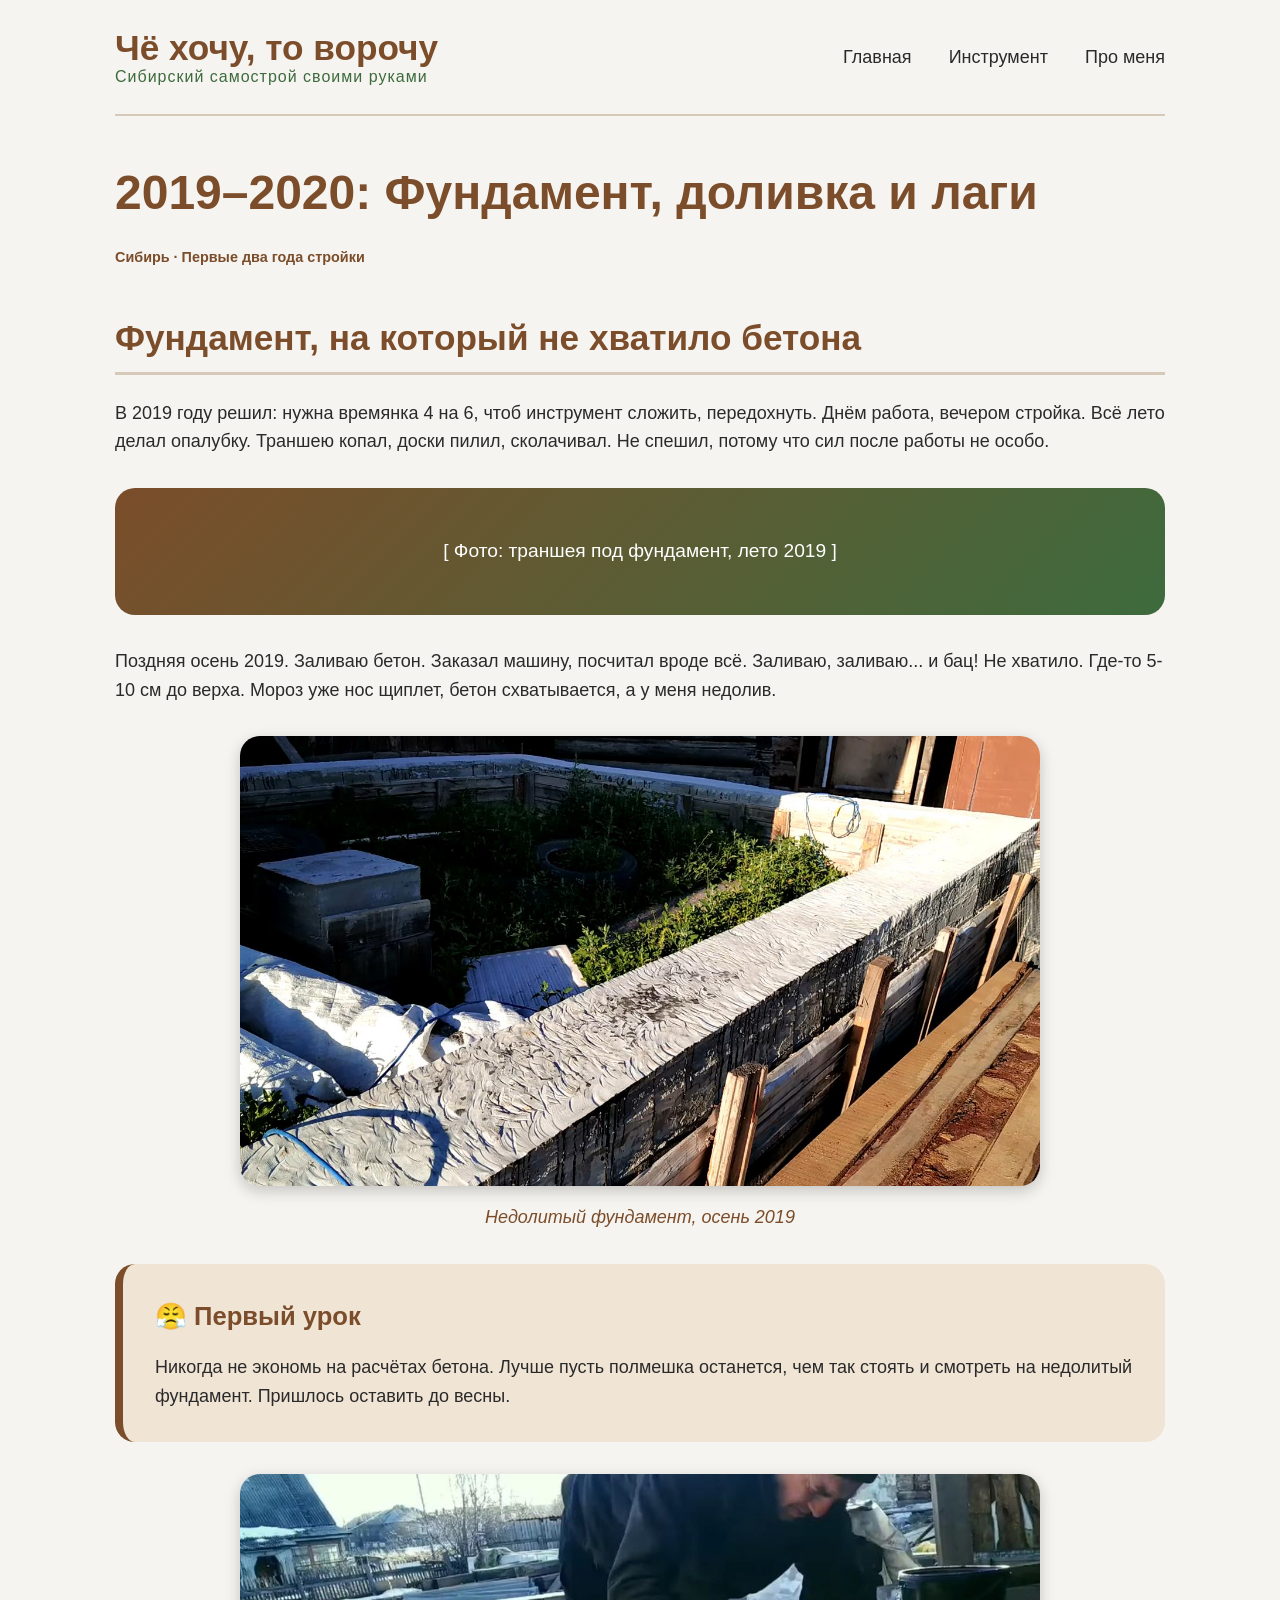
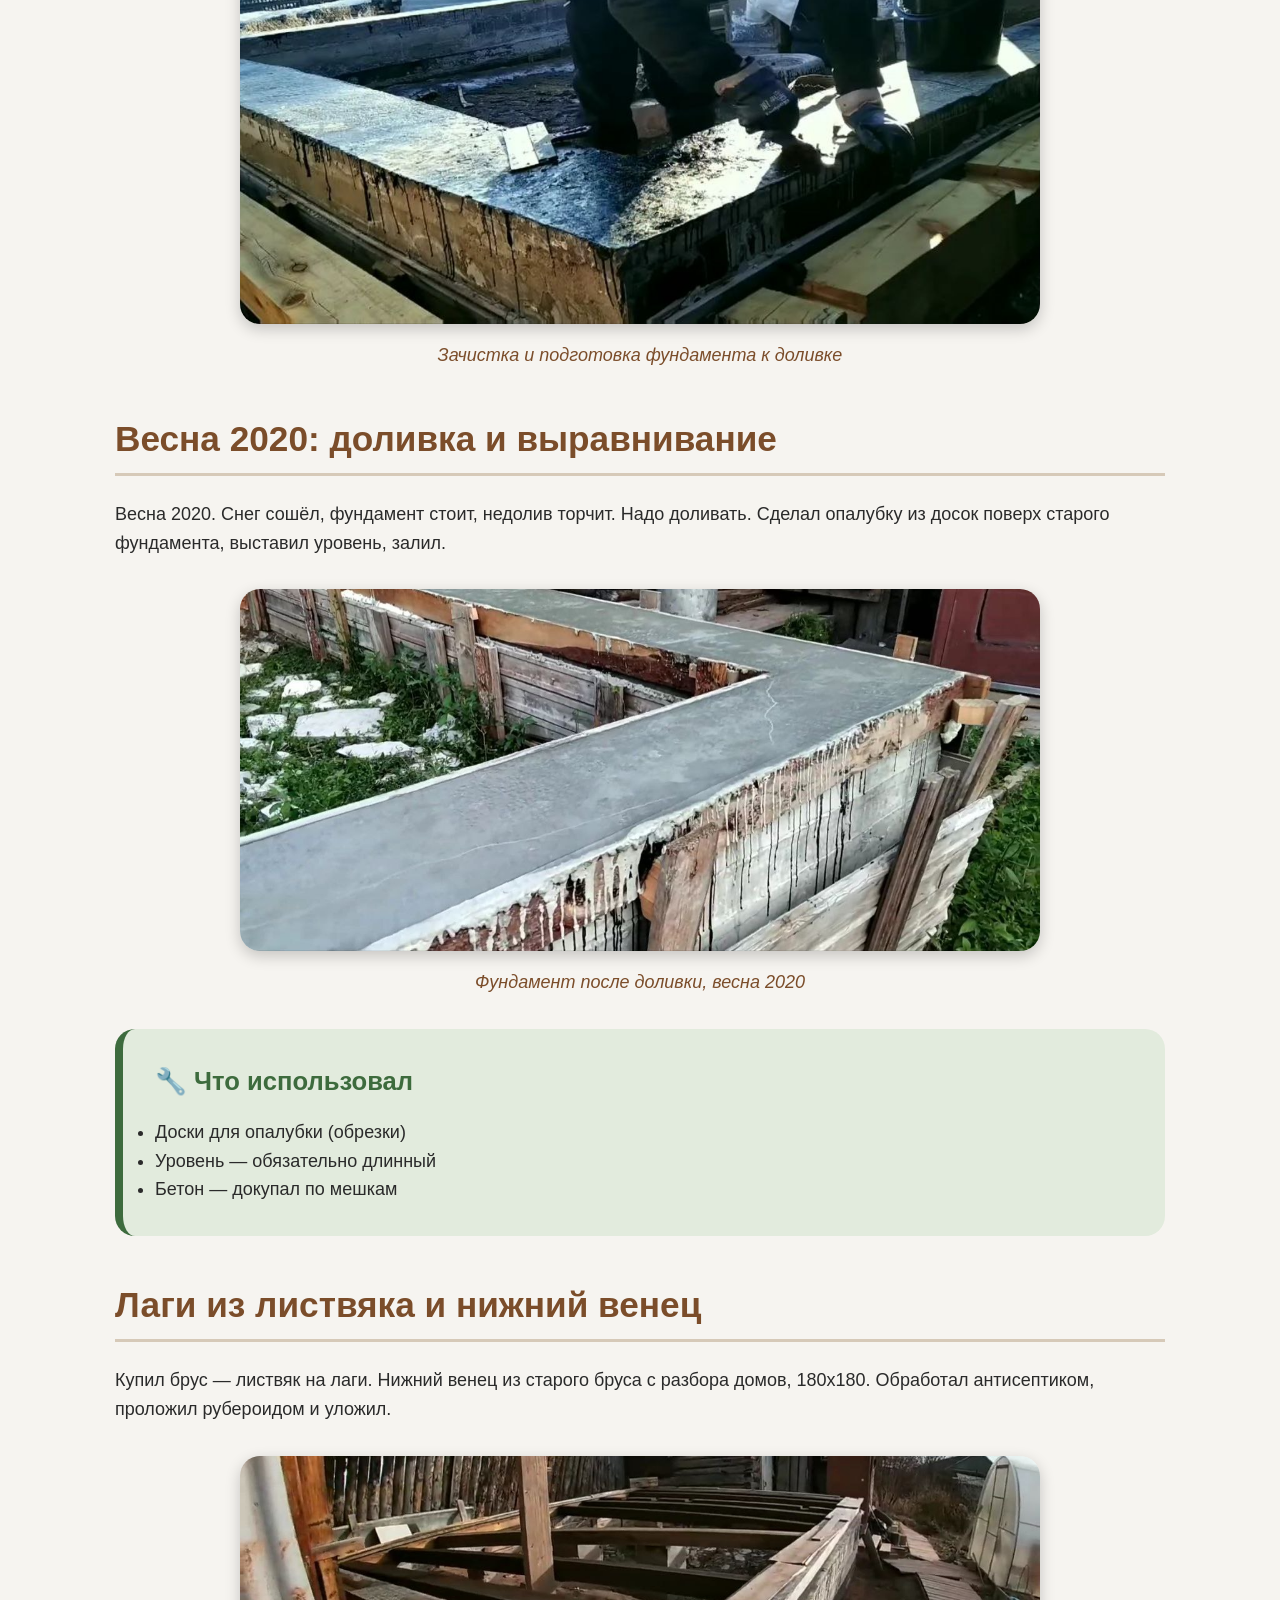
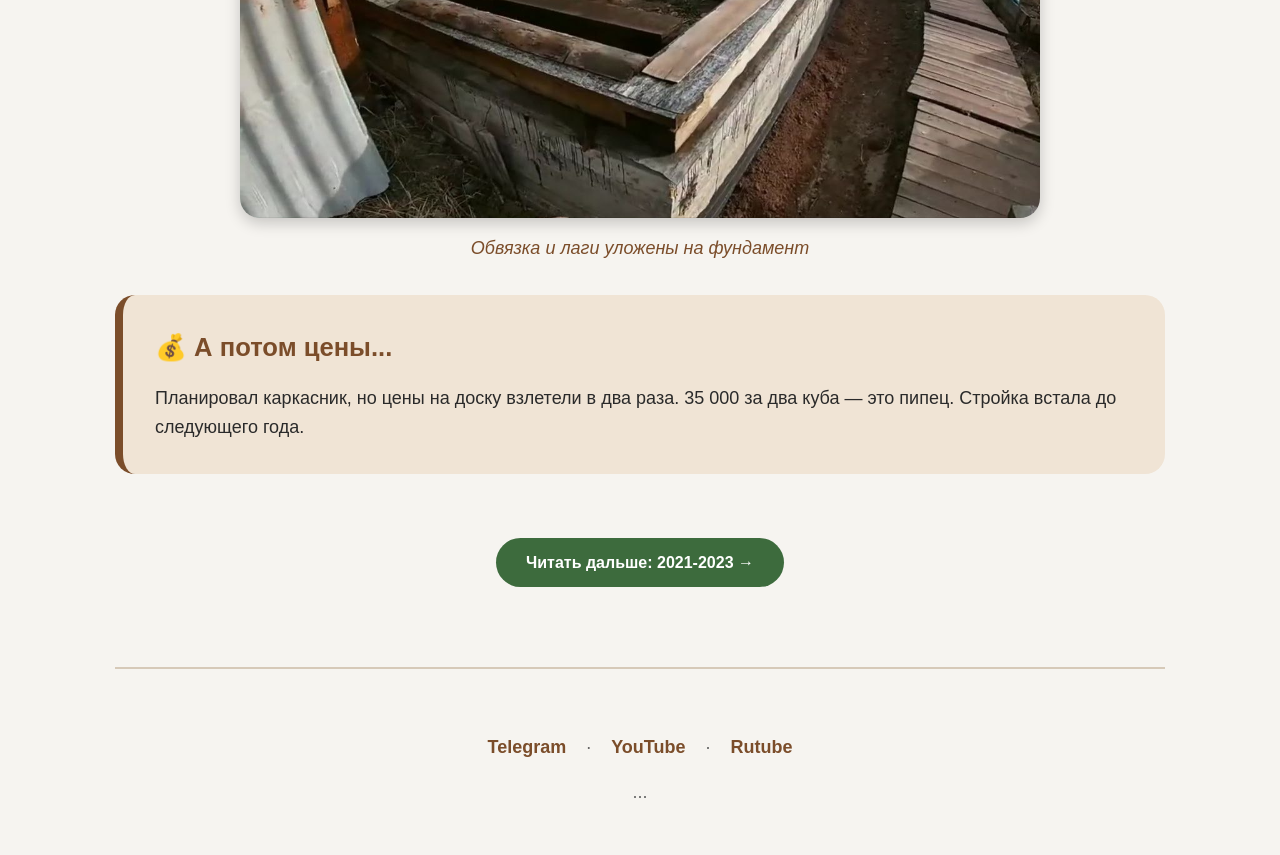
==== commit c5dbf02b: "Update index.html" ====
--- a/index.html
+++ b/index.html
@@ -36,7 +36,7 @@
 <p>Поздняя осень 2019. Заливаю бетон. Заказал машину, посчитал вроде всё. Заливаю, заливаю... и бац! Не хватило. Где-то 5-10 см до верха. Мороз уже нос щиплет, бетон схватывается, а у меня недолив.</p>
 
 <div style="margin: 2rem 0; text-align: center;">
-    <img src="VID_20200617_195823.mp4_snapshot_01.39_%5B2026.03.21_10.39.24%5D.jpg" 
+    <img src="nedolit.jpg." 
          alt="Недолитый фундамент, осень 2019" 
          style="width: 100%; max-width: 800px; border-radius: 20px; box-shadow: 0 5px 15px rgba(0,0,0,0.2);">
     <p style="color: #7b4d2a; font-style: italic; margin-top: 0.5rem;">Недолитый фундамент, осень 2019</p>
@@ -95,12 +95,10 @@
 </div>
 
 <footer>
-<div class="social-links">
-<a href="#">Telegram</a> ·
-<a href="#">YouTube</a> ·
-<a href="#">Rutube</a>
-</div>
-<p>© 2026 — Чё хочу, то ворочу</p>
+    <div class="social-links">
+        <a href="https://t.me/твой_телеграм" target="_blank">Telegram</a> · 
+        <a href="https://www.youtube.com/@твой_канал" target="_blank">YouTube</a> · 
+        <a href="https://rutube.ru/video/person/76892899/" target="_blank">Rutube</a>
+    </div>
+    ...
 </footer>
-</div>
-</body>
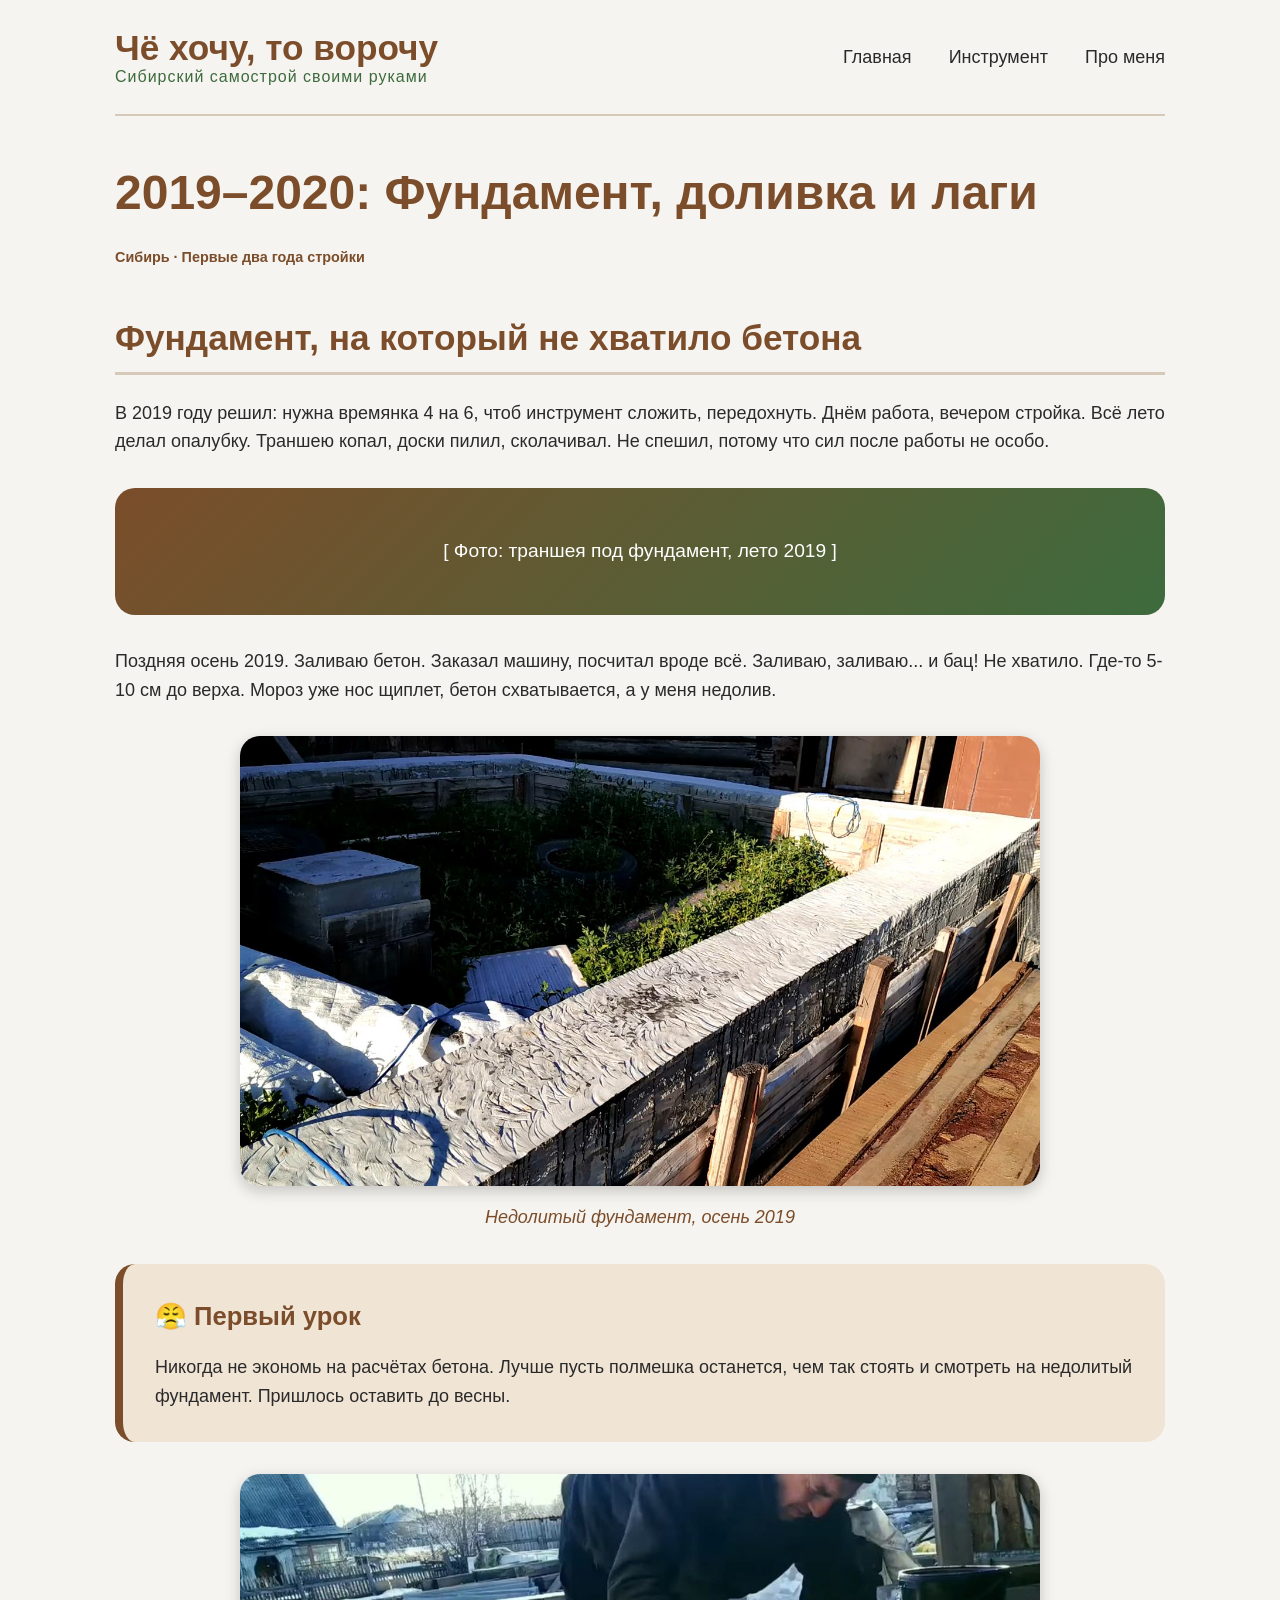
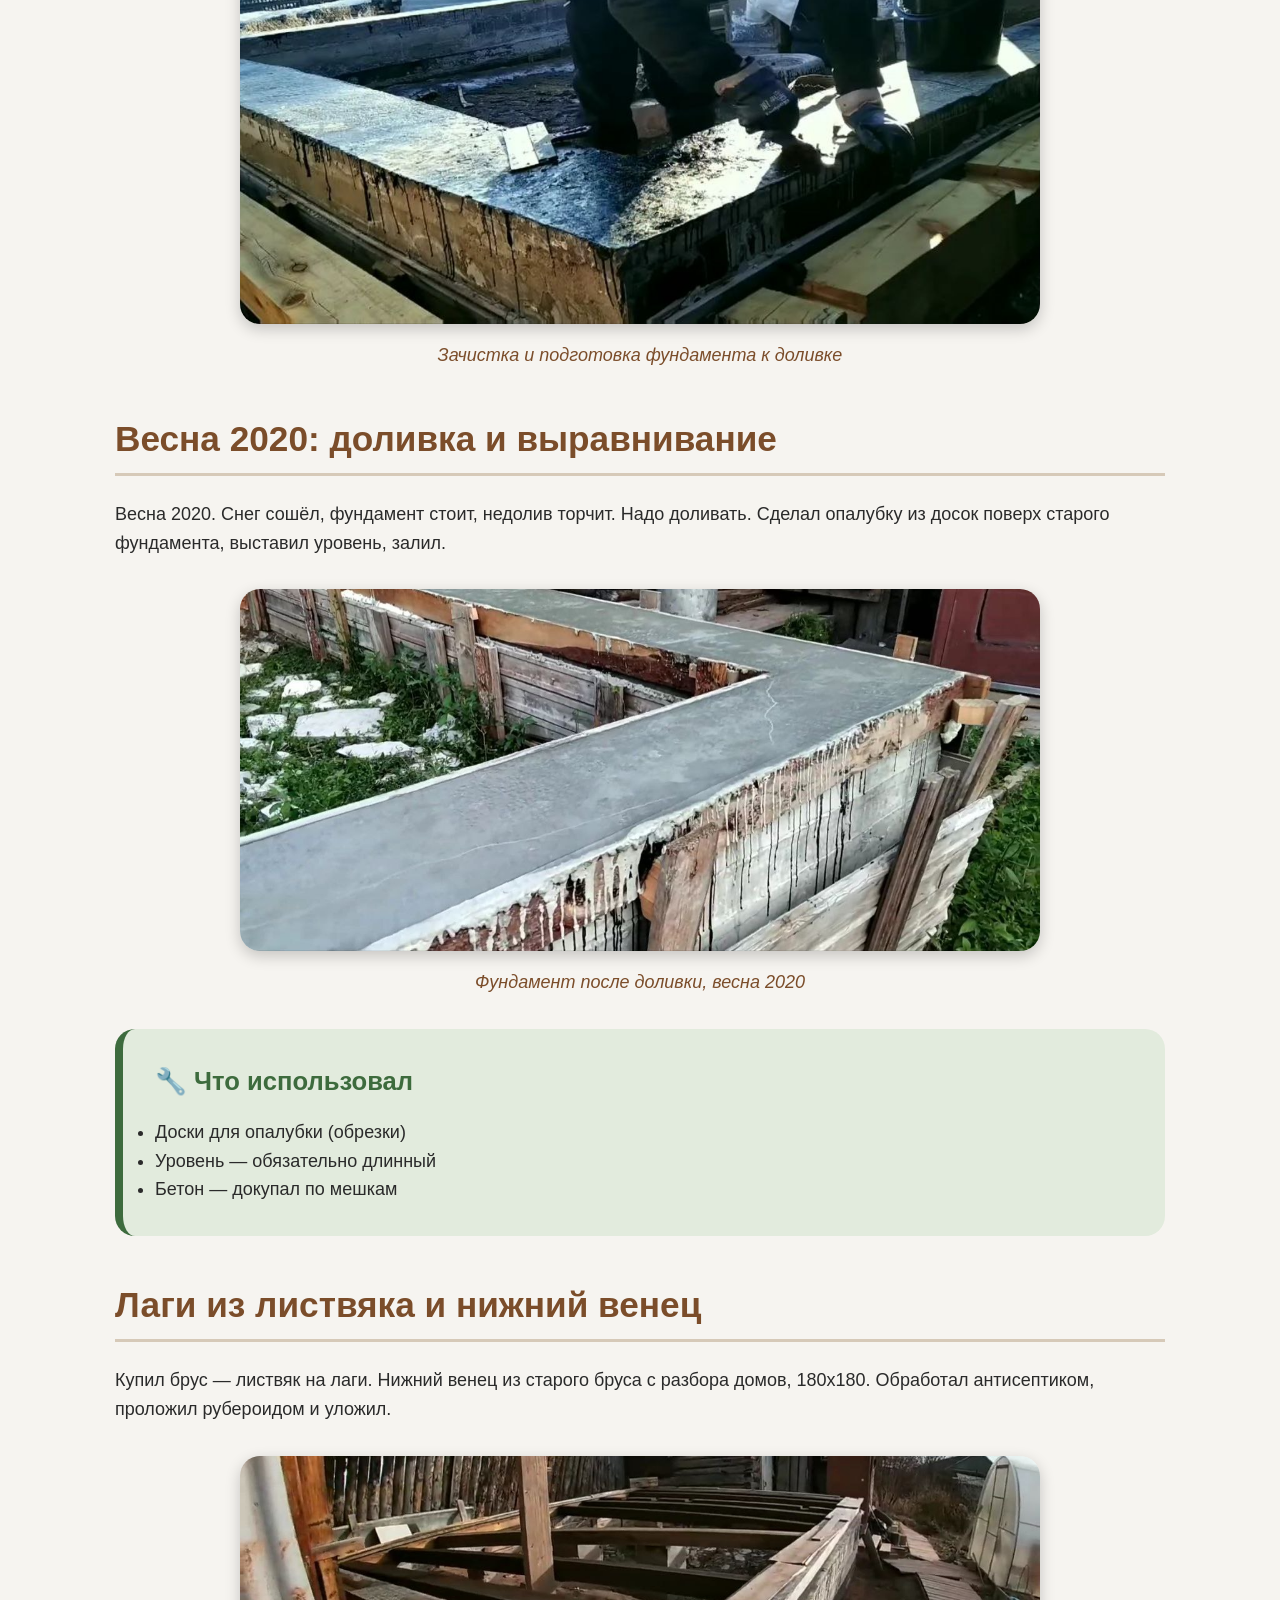
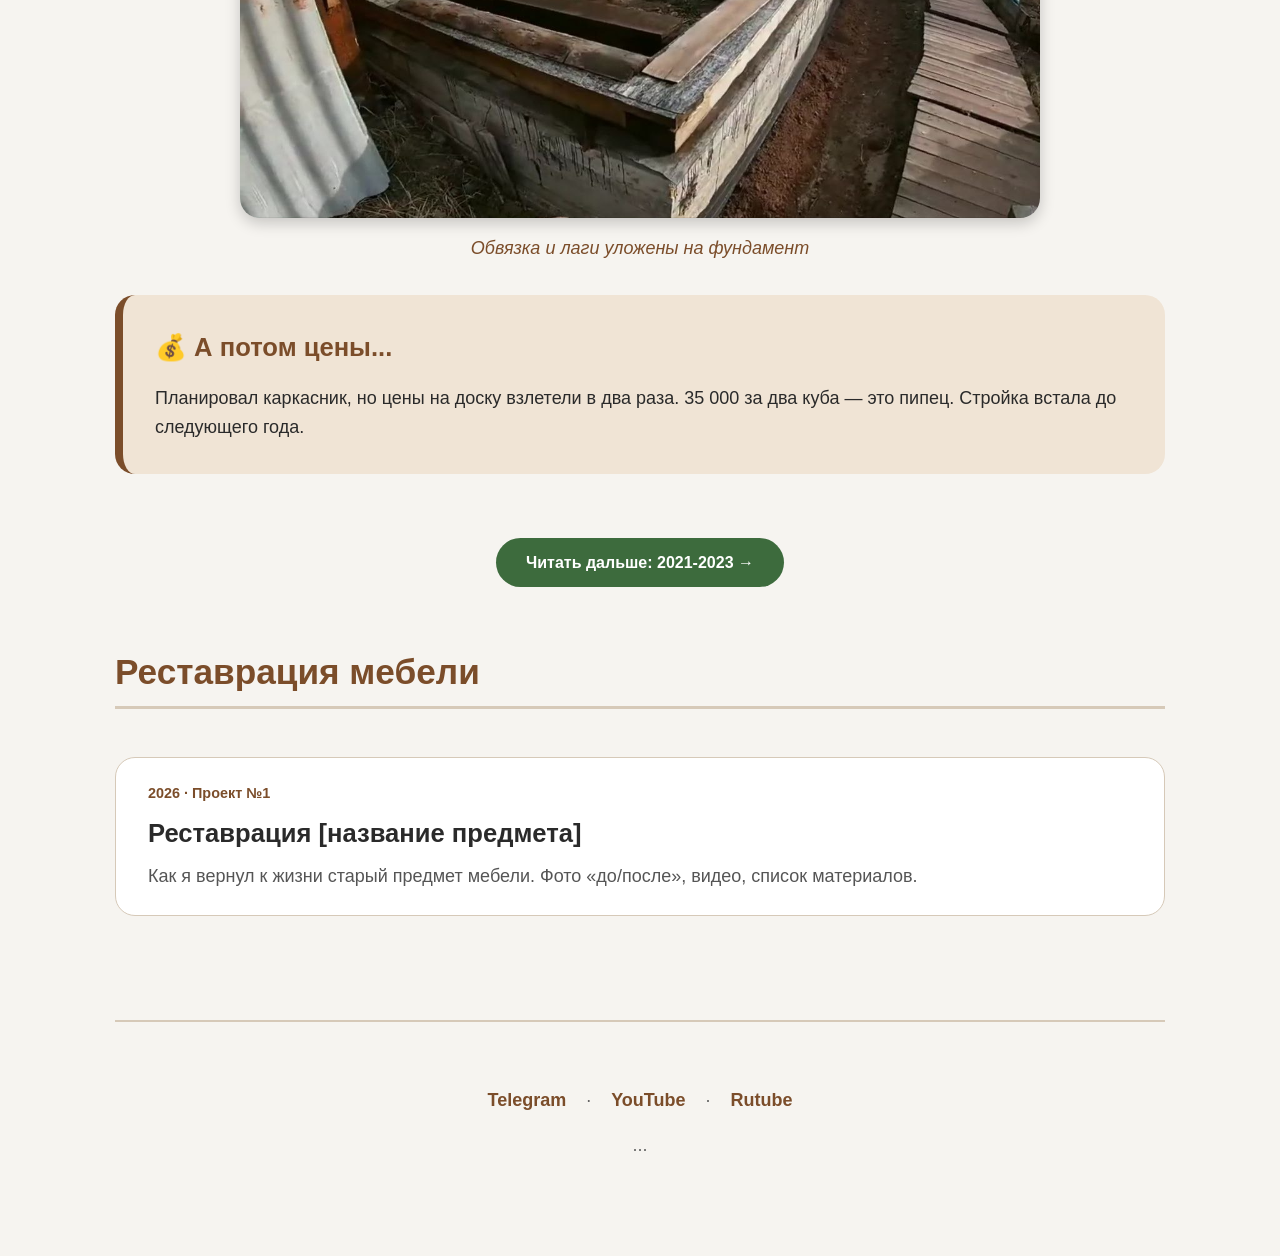
==== commit 408bdf54: "Добавил раздел реставрации мебели на главную" ====
--- a/index.html
+++ b/index.html
@@ -94,6 +94,14 @@
 <a href="history-2.html" class="btn">Читать дальше: 2021-2023 →</a>
 </div>
 
+        <h2>Реставрация мебели</h2>
+        <div class="chapter-list">
+            <div class="chapter-card">
+                <div class="chapter-meta">2026 · Проект №1</div>
+                <h3><a href="restavraciya-1.html">Реставрация [название предмета]</a></h3>
+                <p>Как я вернул к жизни старый предмет мебели. Фото «до/после», видео, список материалов.</p>
+            </div>
+
 <footer>
     <div class="social-links">
         <a href="https://t.me/твой_телеграм" target="_blank">Telegram</a> · 
